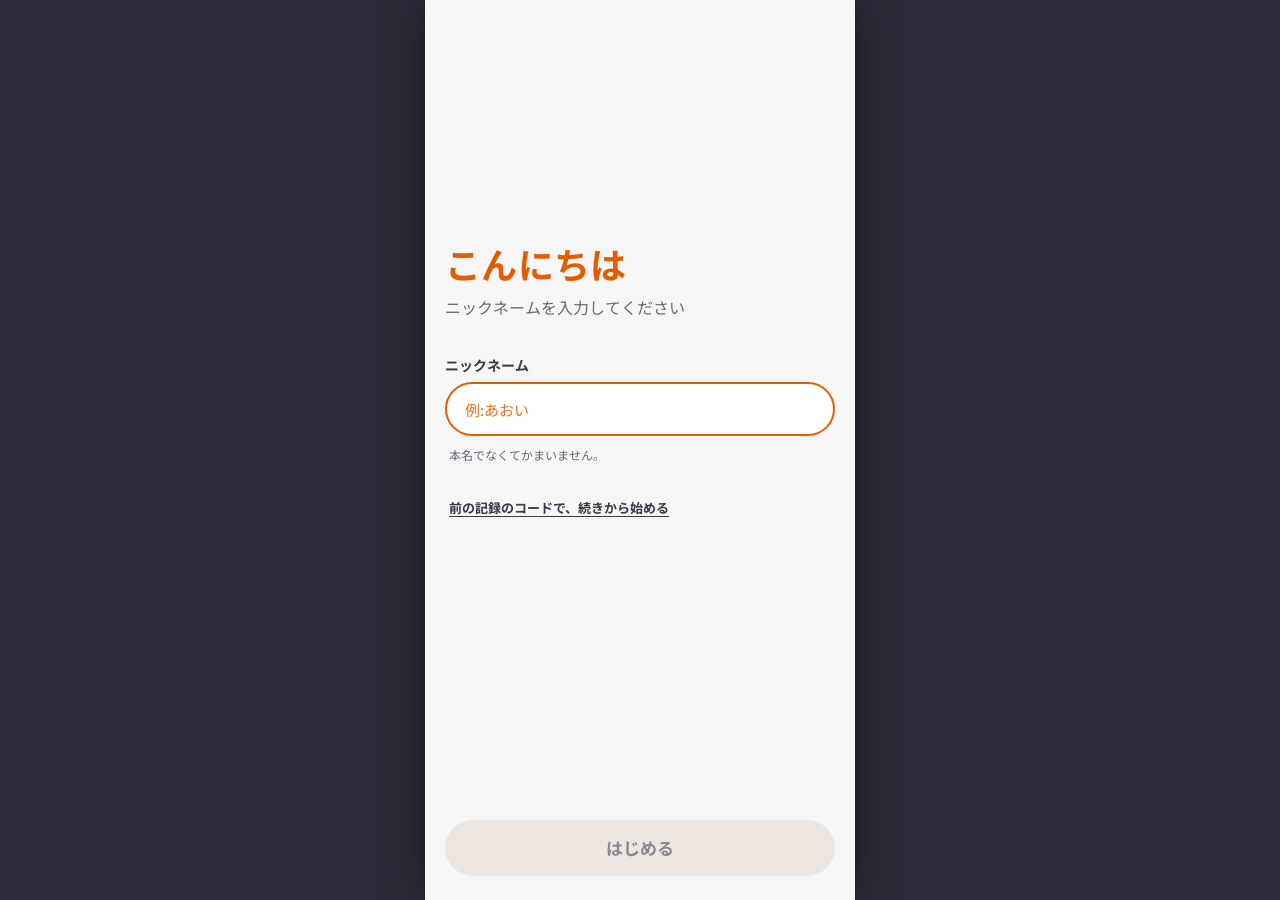
==== index.html @ 4a64a200 "公開テスト用: 現行版アプリ" ====
<!doctype html><html><head><meta charset=utf8><meta name=viewport content="width=device-width,initial-scale=1,viewport-fit=cover"><style>:root{color-scheme:light;box-sizing:border-box;padding-top:env(safe-area-inset-top,0px);padding-bottom:env(safe-area-inset-bottom,0px)}html{scroll-padding-top:env(safe-area-inset-top,0px)}body{margin:0;padding:0;font:14px -apple-system,BlinkMacSystemFont,sans-serif;background:#fff;color:#000}img{max-width:100%}[hidden]:not([hidden=until-found i]){display:none!important}</style></head><body>
<title>手札</title>
<meta name="claude:viewport-fit-sides" content="cover">
<link rel="stylesheet" href="https://fonts.googleapis.com/css2?family=Noto+Sans+JP:wght@400;500;700&display=swap">
<style>
/* Design: 試して・振り返る・形を変える。Figma 画面案(390×844)に合わせたスマホアプリ。単一の明るい配色(意図的にダーク対応なし)。 */
:root{
  --bg:#F6F6F6; --outer:#2B2A36; --ink:#3B3A4A; --ink2:#4A4858; --muted:#6B6877; --ph:#A39FAB; --line:#5B5870;
  --chip:#F1ECE6; --bd:#E3D6CC; --bd2:#D9D0C8; --bd3:#F1E3DA; --bd4:#EADFD8;
  --selbg:#FFF0EA; --selbd:#E8907A; --req:#F4AE98; --dis:#EDE6E0; --disx:#8A8591;
  --o1:#E55C00; --o2:#EA7B0C; --ok:#D5EEE0; --ng:#DEDCFA; --note:#F7F2EC;
  --exercise1:#DF5844; --exercise2:#FFA396; --exercise-sh:247,96,52;
  --meal1:#488D64; --meal2:#A0D2B3; --meal-sh:112,190,76;
  --sleep1:#0D8FC3; --sleep2:#59B0D3; --sleep-sh:13,143,194;
  --other1:#9B4EAA; --other2:#B165BC; --other-sh:155,78,170;
  --gx:max(20px, env(safe-area-inset-left,0px)); --gx2:max(20px, env(safe-area-inset-right,0px));
  color-scheme:light;
}
*{box-sizing:border-box}
html,body{background:var(--outer)}
body{margin:0;font-family:'Noto Sans JP','Noto Sans CJK JP','Hiragino Sans',sans-serif;color:var(--ink);-webkit-tap-highlight-color:transparent;font-size:14px;line-height:1.5}
button{font:inherit;color:inherit;background:none;border:0;padding:0;cursor:pointer;text-align:inherit}
input{font:inherit;color:var(--ink)}
img{display:block;max-width:none}
#app{position:relative;max-width:430px;margin:0 auto;min-height:100vh;overflow-x:clip;background:var(--bg);box-shadow:0 0 40px rgba(0,0,0,.35)}
.screen{padding-left:var(--gx);padding-right:var(--gx2);padding-bottom:150px;min-height:100vh;position:relative}
.screen[data-screen=setup]{padding-bottom:210px}
.screen.fwd{animation:inR .24s ease-out}
.screen.bk{animation:inL .24s ease-out}
@keyframes inR{from{opacity:.4;transform:translateX(28px)}to{opacity:1;transform:none}}
@keyframes inL{from{opacity:.4;transform:translateX(-28px)}to{opacity:1;transform:none}}
.nav{display:flex;justify-content:space-between;align-items:center;height:44px;padding-top:0;margin-top:24px;position:relative;z-index:2}
.back{width:44px;height:44px;margin-left:-12px;display:flex;align-items:center;justify-content:center}
.navr{font-size:13px;font-weight:700;color:var(--muted)}
.pill-day{background:var(--chip);color:var(--ink);border-radius:14px;padding:3px 14px;font-size:13px;font-weight:700;line-height:21px}
h1{margin:0;font-weight:700;letter-spacing:.01em}
.h22{font-size:22px;line-height:32px;margin-top:8px}
.h24{font-size:24px;line-height:34px;margin-top:6px}
.h26{font-size:26px;line-height:36px;margin-top:6px}
.h28{font-size:28px;line-height:38px;margin-top:14px}
.sub{margin:6px 0 0;color:var(--muted);font-size:13px;line-height:23px}
.foot{position:fixed;bottom:0;left:50%;transform:translateX(-50%);width:min(100%,430px);padding:0 var(--gx2) calc(24px + env(safe-area-inset-bottom,0px)) var(--gx);z-index:20}
.foot.bar{background:var(--bg);border-top:1px solid var(--bd4);padding-top:20px}
.foot .stack{display:flex;flex-direction:column;gap:10px}
.btn{display:flex;align-items:center;justify-content:center;gap:6px;width:100%;height:56px;border-radius:28px;font-size:17px;font-weight:700;color:#fff;background:linear-gradient(180deg,var(--o1),var(--o2));transition:transform .1s}
.btn:active{transform:scale(.98)}
.btn.off{background:var(--dis);color:var(--disx);pointer-events:none}
.btn.sec{background:#fff;color:var(--ink);border:2px solid var(--bd);height:52px;font-size:16px}
.btn.sm{height:44px;font-size:15px;border:2px solid var(--bd);background:#fff;color:var(--ink)}
.link{display:block;margin:0 auto;text-align:center;font-size:14px;font-weight:700;color:var(--ink);text-decoration:underline;text-underline-offset:3px;padding:8px}
.hr-gap{height:18px}
/* chips */
.chips{display:flex;gap:10px;flex-wrap:wrap}
.chip{height:42px;min-width:52px;padding:0 11px;border-radius:21px;border:2px solid var(--c,var(--o1));color:var(--c,var(--o1));background:#fff;font-size:13px;font-weight:700;display:flex;align-items:center;justify-content:center;transition:background .12s}
.chip.on{background:var(--c,var(--o1));color:#fff}
.chip.all{--c:var(--o1)}
.chip.exercise{--c:var(--exercise1)}.chip.meal{--c:var(--meal1)}.chip.sleep{--c:var(--sleep1)}.chip.other{--c:var(--other1)}
/* option cards */
.opt{border:2px solid var(--bd);background:#fff;border-radius:24px;position:relative;width:100%}
.opt.on{background:var(--selbg);border-color:var(--selbd)}
.opt .tick{position:absolute;right:-6px;top:-10px;width:29px;height:29px;border-radius:50%;background:var(--selbd);display:none;align-items:center;justify-content:center}
.opt.on .tick{display:flex}
.badge{display:inline-block;border-radius:12px;padding:0 10px;height:24px;line-height:24px;font-size:11px;font-weight:700;background:var(--chip);color:var(--ink);vertical-align:middle}
.badge.req{background:var(--req)}
/* inputs */
.field{display:block;width:100%;height:46px;border-radius:23px;border:2px solid var(--bd);background:#fff;padding:0 18px;font-size:15px;outline:none}
.field::placeholder{color:var(--ph)}
.field:focus{border-color:var(--selbd)}
.lbl{display:flex;align-items:center;gap:8px;font-size:14px;font-weight:700;margin:0 0 10px}
.panel{background:#fff;border:2px solid var(--bd2);border-radius:30px;padding:16px 18px 20px}
.panel .lbl{margin-top:20px}
.panel .lbl:first-child{margin-top:0}
.chips4{display:grid;grid-template-columns:repeat(4,1fr);gap:10px}
.chips4 .chip{min-width:0;width:100%}
.opts2{display:grid;grid-template-columns:1fr 1fr;gap:10px}
.opts2 .chip{width:100%;border-color:var(--bd);color:var(--ink)}
.opts2 .chip.on{background:var(--selbg);border-color:var(--selbd);color:var(--ink)}
/* slots */
.slots{display:flex;gap:10.4px;margin-top:10px}
.slot{width:59px;height:42px;border-radius:12px;border:2px dashed #BDB5C4;background:#fff;flex:none}
.slot.f{border:0;background:var(--c1);box-shadow:inset 0 0 0 3px #fff, 0 0 0 1px var(--bd4)}
/* card */
.cards{display:grid;grid-template-columns:1fr 1fr;gap:16px;padding:0 max(0px,calc(var(--gx) - 20px)) 0 0}
.cardwrap{position:relative}
.card{position:relative;display:block;width:100%;height:196px;border-radius:24px;background:linear-gradient(180deg,var(--c1),var(--c2));box-shadow:3px 3px 7px rgba(var(--sh),.37);color:#fff;transition:transform .18s cubic-bezier(.3,1.6,.5,1)}
.card:active{transform:scale(.97)}
.card .hd{position:absolute;left:0;top:0;right:0;height:29px;padding:6px 0 0 13px;font-size:12px;font-weight:700;line-height:20px}
.card .bd{position:absolute;left:5px;right:5px;top:29px;bottom:5px;background:#fff;border-radius:20px;color:var(--ink);padding:0 10px}
.card .ico{position:absolute;left:0;right:0;top:15px;height:43px;display:flex;align-items:center;justify-content:center}
.card .ttl{position:absolute;left:10px;right:8px;top:75px;font-size:13px;font-weight:700;line-height:16px;display:-webkit-box;-webkit-line-clamp:2;-webkit-box-orient:vertical;overflow:hidden}
.card .tg{position:absolute;left:10px;bottom:10px}
.tag{display:inline-block;height:20px;line-height:20px;border-radius:10px;padding:0 10px;font-size:11px;background:var(--chip);color:var(--ink);font-weight:400;white-space:nowrap}
.card.sel{z-index:2}
.card.sel.r0{transform:rotate(-3deg) scale(1.01)}
.card.sel.r1{transform:rotate(3deg) scale(1.01)}
.chk{position:absolute;right:-4px;top:-6px;width:30px;height:30px;border-radius:50%;background:var(--ink);display:none;align-items:center;justify-content:center;z-index:3;box-shadow:0 1px 3px rgba(0,0,0,.25)}
.cardwrap.sel .chk{display:flex}
.cat-exercise{--c1:var(--exercise1);--c2:var(--exercise2);--sh:var(--exercise-sh)}
.cat-meal{--c1:var(--meal1);--c2:var(--meal2);--sh:var(--meal-sh)}
.cat-sleep{--c1:var(--sleep1);--c2:var(--sleep2);--sh:var(--sleep-sh)}
.cat-other{--c1:var(--other1);--c2:var(--other2);--sh:var(--other-sh)}
/* home */
.dayrow{display:flex;align-items:center;gap:4px;margin-left:-10px}
.dbtn{width:40px;height:40px;border-radius:50%;display:flex;align-items:center;justify-content:center}
.dbtn.r svg{transform:scaleX(-1)}
.dbtn[disabled]{opacity:.25;pointer-events:none}
.dayof{font-size:12px;color:var(--muted);margin-left:8px}
.codebox{display:block;width:100%;height:200px;margin-top:16px;border:2px solid var(--bd);border-radius:18px;padding:12px;font:12px/1.4 ui-monospace,Menlo,monospace;color:var(--ink);background:#fff;word-break:break-all;resize:none}
.hello{font-size:13px;color:var(--muted);margin-top:0;line-height:18px}
.band{display:block;width:100%;margin-top:14px;border-radius:28px;padding:16px 18px 14px;background:linear-gradient(180deg,var(--o1),var(--o2));color:#fff;box-shadow:3px 3px 7px rgba(91,144,150,.37);position:relative;min-height:93px}
.band .t{font-size:20px;font-weight:700;line-height:28px}
.band .s{font-size:13px;line-height:18px;margin-top:4px;padding-right:40px}
.band .ch{position:absolute;right:20px;top:50%;transform:translateY(-50%)}
.msg{margin-top:14px;font-size:13px;color:var(--muted);line-height:20px;padding:12px 4px}
.shead{display:flex;align-items:baseline;justify-content:space-between;margin:26px 0 14px}
.shead .l{font-size:20px;font-weight:700}
.shead .l span{font-size:14px;color:var(--muted);font-weight:400;margin-left:8px}
.shead .r{font-size:12px;color:var(--muted)}
.fab{position:fixed;left:50%;transform:translateX(-50%);bottom:calc(36px + env(safe-area-inset-bottom,0px));width:184px;height:58px;border-radius:29px;background:linear-gradient(180deg,var(--o1),var(--o2));color:#fff;font-size:17px;font-weight:700;display:flex;align-items:center;justify-content:center;gap:8px;box-shadow:3px 3px 7px rgba(255,156,35,.5);z-index:20}
.empty{grid-column:1/-1;text-align:center;color:var(--muted);font-size:13px;padding:40px 0}
.toast{position:fixed;left:50%;bottom:calc(110px + env(safe-area-inset-bottom,0px));transform:translateX(-50%);background:var(--ink);color:#fff;font-size:13px;font-weight:700;padding:10px 18px;border-radius:20px;z-index:60;animation:toast 2.2s ease forwards;white-space:nowrap}
@keyframes toast{0%{opacity:0;transform:translate(-50%,8px)}12%{opacity:1;transform:translate(-50%,0)}85%{opacity:1}100%{opacity:0}}
/* welcome */
.rain{position:absolute;left:0;right:0;top:0;height:100vh;overflow:hidden;pointer-events:none;z-index:0}
.rain img{position:absolute;top:-80px;opacity:.9;animation:fall linear infinite;will-change:transform}
@keyframes fall{from{transform:translateY(0) rotate(var(--r0))}to{transform:translateY(calc(100vh + 160px)) rotate(var(--r1))}}
.static-rain img{animation:none;top:var(--y)}
.welcome-in{position:relative;z-index:1;padding-top:240px}
.welcome-in h1{font-size:36px;line-height:46px;color:var(--o1);font-weight:700}
.welcome-in .sub{font-size:16px;margin-top:10px}
.welcome-in .field{border-color:var(--o1);height:54px;border-radius:27px;margin-top:6px}
.welcome-in .field::placeholder{color:var(--o1);opacity:.85}
.note{font-size:12px;color:var(--muted);margin:10px 0 0 4px}
/* hints (03) */
.hintrow{display:flex;align-items:center;gap:12px;width:fit-content;max-width:calc(100% + 4px);min-height:76px;margin:0 0 24px -4px;border-radius:38px;background:#fff;padding:12px 22px 12px 14px;box-shadow:0 6px 14px rgba(240,160,120,.3);font-size:16px;font-weight:700;line-height:23px}
/* adjust rows */
.arow{display:flex;align-items:center;gap:11px;padding:0 14px;min-height:65px;border-radius:24px;margin-bottom:9px;text-align:left}
.arow .ic{width:42px;height:42px;display:flex;align-items:center;justify-content:center;flex:none}
.arow .tt{font-size:15px;font-weight:700;line-height:21px}
.arow .dd{font-size:12px;line-height:18px}
.arow.plain{padding:12px 16px;display:block}
/* daytype (06) */
.dtcard{display:flex;align-items:center;gap:34px;height:174px;border-radius:30px;background:#fff;border:2px solid var(--bd3);padding:0 28px 0 34px;margin-top:18px;width:100%;text-align:left;transition:transform .12s}
.dtcard:active{transform:scale(.98)}
.dtcard .face{width:70px;height:70px;flex:none;display:flex;align-items:center;justify-content:center}
.dtcard .t{font-size:22px;font-weight:700;line-height:30px}
.dtcard .d{font-size:13px;line-height:22px;color:var(--ink2);margin-top:6px}
/* bottom bar count */
.barrow{display:flex;align-items:center;justify-content:space-between;gap:16px}
.barrow .cnt{flex:none}
.barrow .cnt .a{font-size:12px;color:var(--muted);line-height:16px}
.barrow .cnt .b{font-size:22px;font-weight:700;line-height:30px}
.barrow .btn{width:210px;flex:none}
/* plan (10) */
.pcard{display:block;width:100%;height:134px;border-radius:28px;background:linear-gradient(180deg,var(--c1),var(--c2));box-shadow:3px 3px 7px rgba(var(--sh),.37);position:relative;margin-top:14px;color:#fff}
.pcard .hd{padding:6px 0 0 18px;font-size:12px;font-weight:700;line-height:20px;height:31px}
.pcard .bd{position:absolute;left:5px;right:5px;top:31px;bottom:5px;background:#fff;border-radius:24px;color:var(--ink);display:flex;align-items:center;padding:0 24px 0 28px;gap:28px}
.pcard .ico{width:43px;height:43px;flex:none;display:flex;align-items:center;justify-content:center}
.pcard .tt{font-size:20px;font-weight:700;line-height:28px;margin-bottom:6px}
.pcard.done{opacity:.55}
/* record */
.tcard{display:flex;align-items:center;gap:20px;height:74px;border-radius:28px;background:#fff;border:4px solid var(--c1);padding:0 22px;margin-top:12px}
.tcard .ico{width:42px;height:42px;display:flex;align-items:center;justify-content:center;flex:none}
.tcard .a{font-size:12px;font-weight:700;color:var(--muted);line-height:16px}
.tcard .b{font-size:16px;font-weight:700;line-height:22px}
.qrow{display:flex;gap:12px;align-items:flex-start;margin-top:22px}
.qrow h2{margin:0;font-size:17px;line-height:25px;font-weight:700}
.fitgrid{display:grid;grid-template-columns:1fr 1fr;gap:14px;margin-top:14px}
.fit{height:102px;border-radius:28px;display:flex;flex-direction:column;align-items:center;justify-content:center;gap:2px;font-size:17px;font-weight:700}
.fit .fi{height:34px;display:flex;align-items:center;justify-content:center}
.fixbox{margin-top:16px;background:var(--chip);border-radius:24px;padding:14px 14px 14px}
.fixbox .p{font-size:14px;font-weight:700;margin:2px 0 10px 4px;line-height:20px}
.h2{display:flex;align-items:center;gap:8px;margin:26px 0 2px;font-size:16px;font-weight:700;line-height:24px}
.h2s{font-size:12px;color:var(--muted);margin:0 0 10px}
.rgrid{display:grid;grid-template-columns:1fr 1fr;gap:10px}
.ropt{border-radius:18px;padding:12px 14px;border:2px solid var(--bd);background:#fff;text-align:left}
.ropt.on{background:var(--selbg);border-color:var(--selbd)}
.ropt .tt{font-size:14px;font-weight:700;line-height:20px}
.ropt .dd{font-size:12px;line-height:17px;margin-top:3px}
.hint-all{margin-top:22px;margin-bottom:8px}
/* card detail (12) */
.flipwrap{perspective:1000px;margin:26px auto 0;width:310px;max-width:100%;height:470px}
.flipper{position:relative;width:100%;height:100%;transition:transform .48s cubic-bezier(.4,.1,.2,1);transform-style:preserve-3d}
.flipper.on{transform:rotateY(180deg)}
.face-side{position:absolute;inset:0;border-radius:38px;background:linear-gradient(180deg,var(--c1),var(--c2));box-shadow:3px 3px 7px rgba(var(--sh),.37);backface-visibility:hidden;-webkit-backface-visibility:hidden;color:#fff;overflow:hidden}
.face-side.rear{transform:rotateY(180deg)}
.face-side .hd{height:36px;padding:9px 0 0 22px;font-size:14px;font-weight:700;line-height:22px}
.face-side .bd{position:absolute;left:6px;right:6px;top:36px;bottom:6px;background:#fff;border-radius:32px;color:var(--ink);padding:0 24px;overflow:hidden}
.bigico{height:140px;display:flex;align-items:center;justify-content:center;margin-top:28px}
.bigttl{font-size:26px;font-weight:700;line-height:36px;margin-top:6px;min-height:72px}
.dash{border-top:2px dashed var(--bd2);margin:20px 0 14px}
.meta .k{font-size:13px;color:var(--muted);line-height:20px;margin-top:8px}
.meta .v{font-size:15px;font-weight:700;line-height:24px;margin-top:4px}
.meta .tag{height:26px;line-height:26px;font-size:14px;font-weight:700;border-radius:13px;padding:0 14px}
.logs{height:100%;overflow-y:auto;padding:14px 0 18px}
.logs .bt{font-size:17px;font-weight:700;line-height:24px;padding:0 2px}
.logrow{border:2px solid var(--bd4);border-radius:18px;padding:8px 12px;margin-top:8px}
.logrow .l1{display:flex;align-items:center;gap:8px;flex-wrap:wrap;font-size:12px;color:var(--muted);line-height:24px}
.logrow .pl{display:inline-block;height:21px;line-height:21px;border-radius:11px;padding:0 10px;font-size:13px;font-weight:700;color:var(--ink)}
.logrow .l2{font-size:13px;line-height:19px;margin-top:2px;color:var(--ink)}
.origin{margin-top:12px;background:var(--note);border-radius:18px;padding:12px 14px}
.origin .a{font-size:12px;font-weight:700;color:var(--muted)}
.origin .b{font-size:15px;font-weight:700;line-height:22px;margin-top:2px}
.origin .c{font-size:13px;line-height:19px;margin-top:4px}
.nolog{font-size:13px;color:var(--muted);text-align:center;padding:30px 0}
.flipbtn{display:flex;margin:14px auto 0;width:220px;height:51px;border-radius:26px;border:2px solid var(--bd);background:#fff;align-items:center;justify-content:center;font-size:17px;font-weight:700}
/* debug */
.dbg{position:fixed;inset:0;background:rgba(40,38,52,.55);z-index:90;display:flex;align-items:flex-end;justify-content:center}
.dbg .box{width:min(100%,430px);max-height:92vh;overflow:auto;background:#fff;border-radius:24px 24px 0 0;padding:20px var(--gx2) calc(24px + env(safe-area-inset-bottom,0px)) var(--gx);font-size:13px;color:var(--muted)}
.dbg h3{margin:0 0 4px;font-size:15px;color:var(--ink)}
.dbg .row{display:flex;align-items:center;gap:10px;margin:10px 0;flex-wrap:wrap}
.dbg button.b{border:1px solid var(--bd2);border-radius:10px;padding:8px 12px;font-size:13px;color:var(--ink);background:#fff}
.dbg button.b.dg{color:#B3261E;border-color:#E5B5B1}
.dbg textarea{width:100%;height:120px;font:12px/1.4 ui-monospace,monospace;border:1px solid var(--bd2);border-radius:10px;padding:8px;color:var(--ink)}
.dbg .num{font-size:20px;font-weight:700;color:var(--ink);min-width:48px;text-align:center}
@media (prefers-reduced-motion:reduce){.screen.fwd,.screen.bk{animation:none}.rain img{animation:none}.flipper{transition:none}.toast{animation-duration:.01s}}
</style>

<div id="app"></div>
<div id="layer"></div>

<script>
(function(){
'use strict';
var ICONS={"bulb_exercise": {"s": "[data-uri]", "w": 34.8, "h": 35.5}, "bulb_meal": {"s": "[data-uri]", "w": 34.8, "h": 35.5}, "bulb_other": {"s": "[data-uri]", "w": 34.8, "h": 35.5}, "bulb_sleep": {"s": "[data-uri]", "w": 34.8, "h": 35.5}, "category_exercise": {"s": "[data-uri]", "w": 55.0, "h": 42.9}, "category_meal": {"s": "[data-uri]", "w": 55.0, "h": 53.0}, "category_other": {"s": "[data-uri]", "w": 46.0, "h": 41.0}, "category_sleep": {"s": "[data-uri]", "w": 46.7, "h": 52.8}, "daytype_free": {"s": "[data-uri]", "w": 82.0, "h": 82.0}, "daytype_tight": {"s": "[data-uri]", "w": 82.0, "h": 82.0}, "fit_no": {"s": "[data-uri]", "w": 41.9, "h": 41.9}, "fit_yes": {"s": "[data-uri]", "w": 41.9, "h": 41.9}, "hint_cut": {"s": "[data-uri]", "w": 36.4, "h": 45.2}, "hint_minimum": {"s": "[data-uri]", "w": 47.0, "h": 43.0}, "hint_refresh": {"s": "[data-uri]", "w": 44.0, "h": 41.0}, "hint_rule": {"s": "[data-uri]", "w": 54.0, "h": 28.0}, "hint_time": {"s": "[data-uri]", "w": 49.0, "h": 49.0}};
var CATS={
  exercise:{label:'運動',color:'#DF5844'},
  meal:{label:'食事',color:'#488D64'},
  sleep:{label:'睡眠',color:'#0D8FC3'},
  other:{label:'その他',color:'#9B4EAA'}
};
var CAT_KEYS=['exercise','meal','sleep','other'];
var DT={free:'余裕がある日',tight:'余裕がない日'};
var HINTS=[
 {k:'minimum',t:'最低ライン',d:'これだけならできる、というものはある？',done:'これだけならできる、というところまで減らした'},
 {k:'time',t:'時間帯',d:'いつだったらできそう？',done:'やる時間を変えた'},
 {k:'cut',t:'削るもの',d:'何かを減らしたら、楽になる？',done:'何かを減らして、楽にした'},
 {k:'rule',t:'ルール化',d:'〇〇する時に△△する、と決める',done:'〇〇する時に△△する、と決めてやった'},
 {k:'refresh',t:'気分転換',d:'新しいことに挑戦する',done:'新しいことに挑戦した'}
];
var REASONS=[
 {k:'load',t:'負荷',d:'やることの大変さ'},
 {k:'condition',t:'体調',d:'その日の自分の体調が良くなかった'},
 {k:'mood',t:'気分',d:'やる気や楽しさ'},
 {k:'time',t:'時間',d:'時間が足りなかった'}
];
var HINT_CARDS=[
 {c:'exercise',t:'最近、人から聞いて気になった、健康に関することで試してみたいことは？'},
 {c:'meal',t:'AIに、自分がやった方が良い健康行動を聞いてみる？'},
 {c:'sleep',t:'最近の健康の悩みは？'},
 {c:'other',t:'インターネットで調べてみる？'}
];
var DEMO=[
 {title:'夕方に10分歩く',category:'exercise',dayType:'tight',source:'友人のすすめ'},
 {title:'朝にヨーグルトを食べる',category:'meal',dayType:'tight',source:''},
 {title:'23時に布団に入る',category:'sleep',dayType:'free',source:''},
 {title:'水をコップ1杯飲む',category:'other',dayType:'tight',source:''},
 {title:'ジムで30分運動する',category:'exercise',dayType:'free',source:''}
];

/* ---------- storage ---------- */
var KEY='kenko.v1.data';
function blank(){return {user:null,cards:[],logs:[],todays:{},events:[],dayOffset:0};}
function load(){try{var r=localStorage.getItem(KEY);if(r){var o=JSON.parse(r);var b=blank();for(var k in b){if(o[k]!==undefined)b[k]=o[k];}if(o.today&&o.today.dayNo&&!b.todays[o.today.dayNo])b.todays[o.today.dayNo]=o.today;return b;}}catch(e){}return blank();}
var S=load();
var storageOk=true;
(function(){try{localStorage.setItem('kenko.v1.t','1');if(localStorage.getItem('kenko.v1.t')!=='1')storageOk=false;localStorage.removeItem('kenko.v1.t');}catch(e){storageOk=false;}})();
function save(){try{localStorage.setItem(KEY,JSON.stringify(S));}catch(e){storageOk=false;}}
function makeCode(){
  var j=JSON.stringify({v:1,d:S});
  return 'K2:'+btoa(unescape(encodeURIComponent(j))).replace(/\+/g,'-').replace(/\//g,'_').replace(/=+$/,'');
}
function parseCode(t){
  t=String(t||'');
  try{t=t.normalize('NFKC');}catch(e){}
  t=t.replace(/\s+/g,'');
  var m=t.match(/k2:/i);
  if(!m)throw new Error('prefix');
  t=t.slice(m.index+3).replace(/-/g,'+').replace(/_/g,'/');
  while(t.length%4)t+='=';
  var j=decodeURIComponent(escape(atob(t)));
  var o=JSON.parse(j);if(!o||!o.d||!Array.isArray(o.d.cards))throw new Error('data');
  var b=blank();for(var q in b){if(o.d[q]!==undefined)b[q]=o.d[q];}
  return b;
}
function uid(){return Date.now().toString(36)+Math.random().toString(36).slice(2,7);}
function p2(n){return (n<10?'0':'')+n;}
function dateKey(d){d=d||new Date();var t=new Date(d.getTime()-4*3600e3);return t.getFullYear()+'-'+p2(t.getMonth()+1)+'-'+p2(t.getDate());}
function dayNo(){
  if(!S.user)return 1;
  var a=Date.parse(S.user.startDate+'T00:00:00Z'),b=Date.parse(dateKey()+'T00:00:00Z');
  return Math.max(1,Math.round((b-a)/864e5)+1+(S.dayOffset||0));
}
function today(){
  var dn=dayNo(),dk=dateKey();
  S.todays=S.todays||{};
  if(!S.todays[dn]){S.todays[dn]={date:dk,dayNo:dn,dayType:null,selected:[],logged:[],rested:false};save();}
  return S.todays[dn];
}
function ev(type,payload,cardId){
  var e={ts:new Date().toISOString(),dayNo:dayNo(),type:type};
  if(cardId)e.cardId=cardId;
  if(payload!==undefined)e.payload=payload;
  S.events.push(e);save();
}
function cardById(id){for(var i=0;i<S.cards.length;i++)if(S.cards[i].id===id)return S.cards[i];return null;}
function lastUsed(id){var m=0;S.logs.forEach(function(l){if(l.cardId===id&&l.savedAt>m)m=l.savedAt;});return m;}
function sortedCards(){
  var used=[],unused=[];
  S.cards.forEach(function(c){var u=lastUsed(c.id);(u?used:unused).push({c:c,u:u});});
  used.sort(function(a,b){return b.u-a.u;});
  unused.sort(function(a,b){return b.c.createdAt-a.c.createdAt;});
  return used.concat(unused).map(function(x){return x.c;});
}

/* ---------- helpers ---------- */
function esc(s){return String(s==null?'':s).replace(/[&<>"']/g,function(c){return {'&':'&amp;','<':'&lt;','>':'&gt;','"':'&quot;',"'":'&#39;'}[c];});}
function img(key,scale,alt){var i=ICONS[key];if(!i)return '';scale=scale||1;return '<img src="'+i.s+'" width="'+(i.w*scale).toFixed(1)+'" height="'+(i.h*scale).toFixed(1)+'" alt="'+(alt||'')+'" draggable="false">';}
var CHEV='<svg width="24" height="24" viewBox="0 0 24 24" fill="none" stroke="#5B5870" stroke-width="2.4" stroke-linecap="round" stroke-linejoin="round"><path d="M15 4 L7 12 L15 20"/></svg>';
var CHEVR='<svg width="20" height="26" viewBox="0 0 20 26" fill="none" stroke="#fff" stroke-width="3" stroke-linecap="round" stroke-linejoin="round"><path d="M5 3 L16 13 L5 23"/></svg>';
var TICKW='<svg width="16" height="16" viewBox="0 0 16 16" fill="none" stroke="#fff" stroke-width="2.4" stroke-linecap="round" stroke-linejoin="round"><path d="M2.5 8.5 L6.5 12.5 L13.5 4"/></svg>';
var PLUS='<svg width="22" height="22" viewBox="0 0 22 22" stroke="#fff" stroke-width="2.4" stroke-linecap="round"><path d="M11 3 V19 M3 11 H19"/></svg>';
var ARROW='<svg width="20" height="16" viewBox="0 0 20 16" fill="none" stroke="currentColor" stroke-width="2.4" stroke-linecap="round" stroke-linejoin="round"><path d="M2 8 H17 M11 2 L17 8 L11 14"/></svg>';
var BULB='<svg width="22" height="24" viewBox="0 0 22 24" fill="none" stroke="#5B5870" stroke-width="2" stroke-linecap="round" stroke-linejoin="round"><path d="M7 17 C7 14 3 13 3 9 A8 8 0 0 1 19 9 C19 13 15 14 15 17 Z M8.5 20.5 H13.5"/></svg>';
function nav(right){return '<div class="nav"><button class="back" data-a="back" aria-label="もどる">'+CHEV+'</button><span class="navr">'+(right||'')+'</span></div>';}
function btn(label,a,opts){opts=opts||{};return '<button class="btn'+(opts.off?' off':'')+(opts.cls?' '+opts.cls:'')+'" data-a="'+a+'"'+(opts.id?' id="'+opts.id+'"':'')+(opts.v?' data-v="'+esc(opts.v)+'"':'')+'>'+label+'</button>';}
function cardHTML(c,o){
  o=o||{};
  var sel=o.sel?(' sel r'+(o.idx%2)):'';
  return '<div class="cardwrap'+(o.sel?' sel':'')+'"><button class="card cat-'+c.category+sel+'" data-a="'+(o.a||'open-card')+'" data-id="'+c.id+'">'+
    '<div class="hd">'+CATS[c.category].label+'</div>'+
    '<div class="bd"><div class="ico">'+img('category_'+c.category)+'</div><div class="ttl">'+esc(c.title)+'</div><div class="tg"><span class="tag">'+DT[c.dayType]+'</span></div></div>'+
    '</button><span class="chk">'+TICKW.replace('width="16" height="16"','width="17" height="17"')+'</span></div>';
}
function toast(msg){
  var l=document.getElementById('layer');var t=document.createElement('div');t.className='toast';t.textContent=msg;l.appendChild(t);
  setTimeout(function(){if(t.parentNode)t.parentNode.removeChild(t);},2300);
}

/* ---------- state for UI ---------- */
var screen='welcome',stack=[],ui={},dir='fwd',draft=blankDraft();
function blankDraft(extra){var d={title:'',cat:null,dayType:null,source:'',note:null,parentId:null,hint:null,reasonText:''};if(extra)for(var k in extra)d[k]=extra[k];return d;}
function go(name){stack.push(screen);screen=name;dir='fwd';render(true);}
function back(){var p=stack.pop()||'home';screen=p;dir='bk';render(true);}
function reset(name){stack=[];screen=name;dir='fwd';render(true);}

/* ---------- screens ---------- */
var V={};

V.welcome=function(){
  var xs=[8,22,38,52,66,80,14,30,46,60,74,88,5,70];
  var n=xs.length,rain='';
  for(var i=0;i<n;i++){
    var k=CAT_KEYS[i%4],dur=9+((i*7)%6),delay=-((i*1.9)%dur);
    rain+='<span style="display:contents"><img src="'+ICONS['category_'+k].s+'" width="'+ICONS['category_'+k].w+'" height="'+ICONS['category_'+k].h+'" alt="" style="left:'+xs[i]+'%;--r0:'+((i*37)%50-25)+'deg;--r1:'+((i*53)%90-45)+'deg;--y:'+((i*61)%700+40)+'px;animation-duration:'+dur+'s;animation-delay:'+delay+'s"></span>';
  }
  return '<div class="rain'+(reduced()?' static-rain':'')+'" aria-hidden="true">'+rain+'</div>'+
  '<div class="welcome-in"><h1 data-a="dbg-tap">こんにちは</h1><p class="sub">ニックネームを入力してください</p>'+
  '<div style="height:36px"></div><label class="lbl" for="f-nick" style="margin-bottom:6px">ニックネーム</label>'+
  '<input id="f-nick" class="field" data-bind="nick" maxlength="20" placeholder="例:あおい" value="'+esc(ui.nick||'')+'" autocomplete="off">'+
  '<p class="note">本名でなくてかまいません。</p><button class="link" style="margin:26px 0 0;text-align:left;font-size:13px;padding-left:4px" data-a="restore-open">前の記録のコードで、続きから始める</button></div>'+
  '<div class="foot">'+btn('はじめる','welcome-start',{id:'primary',off:!(ui.nick||'').trim()})+'</div>';
};
V.welcome.valid=function(){return !!(ui.nick||'').trim();};

function formPanel(){
  var cats=CAT_KEYS.map(function(k){return '<button class="chip '+k+(draft.cat===k?' on':'')+'" data-a="cat" data-v="'+k+'">'+CATS[k].label+'</button>';}).join('');
  var dts=['free','tight'].map(function(k){return '<button class="chip'+(draft.dayType===k?' on':'')+'" data-a="dt" data-v="'+k+'">'+DT[k]+'</button>';}).join('');
  return '<div class="panel">'+
   '<label class="lbl" for="f-title">やること</label><input id="f-title" class="field" data-bind="title" maxlength="40" placeholder="例:寝る前にストレッチをする" value="'+esc(draft.title)+'" autocomplete="off">'+
   '<div class="lbl">カテゴリ</div><div class="chips4">'+cats+'</div>'+
   '<div class="lbl">どんな日に向いている？</div><div class="opts2">'+dts+'</div>'+
   '<label class="lbl" for="f-src">どこで知った？ <span class="badge">任意</span></label><input id="f-src" class="field" style="border-color:var(--bd2)" data-bind="source" maxlength="60" placeholder="空のままでもOK" value="'+esc(draft.source)+'" autocomplete="off">'+
  '</div>';
}
function formValid(){return !!(draft.title.trim()&&draft.cat&&draft.dayType);}

V.setup=function(){
  var n=S.cards.length,slots='';
  for(var i=0;i<5;i++){var c=S.cards[i];slots+=c?'<span class="slot f cat-'+c.category+'" style="--c1:'+CATS[c.category].color+'"></span>':'<span class="slot"></span>';}
  var cnt=n>=5?'5 / 5':n+' / 5';
  var bar='<div class="foot"><div class="stack">'+(n>=5?btn('はじめる','setup-finish',{cls:'sec'}):'')+btn('このカードを追加','add-card',{id:'primary',off:!formValid()})+'</div></div>';
  return nav('初日のじゅんび')+'<h1 class="h22">試してみたいことを、<br>まずはカードにしましょう</h1>'+
   '<div style="display:flex;justify-content:space-between;align-items:baseline;margin-top:18px;font-size:13px;font-weight:700"><span>5枚以上つくると、はじめられます</span><span>'+cnt+'</span></div>'+
   '<div class="slots">'+slots+'</div><p class="sub" style="margin:10px 0 18px;line-height:21px;font-size:12px">余裕がある日用と、ない日用。<br>どちらもつくれると安心です。</p>'+
   formPanel()+'<button class="link" style="margin-top:18px;display:flex;gap:8px;align-items:center;justify-content:center" data-a="hint-open">'+BULB+'思いつかない時は、ヒントを見る</button>'+bar;
};
V.setup.valid=formValid;

V.create=function(){
  var title=draft.parentId?'形を変えて、<br>新しいカードにしましょう':'試してみたいことを、<br>カードにしてみましょう';
  var note=draft.note?'<p class="sub" style="margin:10px 0 0;font-size:13px;color:var(--ink2)">'+esc(draft.note)+'</p>':'';
  return nav('')+'<h1 class="h22">'+title+'</h1>'+note+'<div style="height:18px"></div>'+formPanel()+
   '<button class="link" style="margin-top:18px;display:flex;gap:8px;align-items:center;justify-content:center" data-a="hint-open">'+BULB+'思いつかない時は、ヒントを見る</button>'+
   '<div class="foot">'+btn('このカードを追加','add-card',{id:'primary',off:!formValid()})+'</div>';
};
V.create.valid=formValid;

V.hint=function(){
  var rows=HINT_CARDS.map(function(h){return '<div class="hintrow">'+img('bulb_'+h.c)+'<span>'+esc(h.t)+'</span></div>';}).join('');
  return nav('')+'<h1 class="h26">思いつかない時の<br>ヒント</h1><p class="sub">考えるきっかけにしてください。</p><div style="height:36px"></div>'+rows+
   '<div class="foot">'+btn('カードをつくりにもどる','back')+'</div>';
};

V.home=function(){
  var dn=dayNo(),t=today(),f=ui.filter||'all';
  var all=sortedCards(),list=all.filter(function(c){return f==='all'||c.category===f;});
  var chips='<button class="chip all'+(f==='all'?' on':'')+'" data-a="filter" data-v="all">すべて</button>'+CAT_KEYS.map(function(k){return '<button class="chip '+k+(f===k?' on':'')+'" data-a="filter" data-v="'+k+'">'+CATS[k].label+'</button>';}).join('');
  var band;
  if(dn===1){band='<p class="msg">明日から、今日の余裕に合わせて選べます。</p>';}
  else{band='<button class="band" data-a="band"><div class="t">今日はどんな日ですか？</div><div class="s">余裕がある日・ない日を選ぶと、<br>合うカードが先に並びます</div><span class="ch">'+CHEVR+'</span></button>'+(t.rested?'<p class="msg" style="padding:8px 4px 0;margin-top:8px">今日はお休みにしました。</p>':'');}
  var warn=storageOk?'':'<p class="msg" style="background:#FFF0EA;border-radius:16px;padding:12px 14px;color:var(--ink)">この画面では、記録がブラウザに残らない可能性があります。使い終わったら、下の「記録をバックアップする」でコードを控えてください。</p>';
  var grid=list.length?list.map(function(c){return cardHTML(c);}).join(''):'<div class="empty">このカテゴリのカードはまだありません。</div>';
  return '<div style="height:30px"></div><div class="hello">Home</div><div class="dayrow"><button class="dbtn" data-a="day-prev" aria-label="前の日"'+(dn<=1?' disabled':'')+'>'+CHEV+'</button><h1 class="h26" style="margin:0;line-height:34px" data-a="dbg-tap">'+dn+'日目</h1><button class="dbtn r" data-a="day-next" aria-label="次の日"'+(dn>=10?' disabled':'')+'>'+CHEV+'</button><span class="dayof">全10日</span></div>'+warn+band+
   '<div class="shead"><div class="l">手札<span>'+all.length+'枚</span></div><div class="r">最近使った順</div></div>'+
   '<div class="chips" style="margin-bottom:22px">'+chips+'</div><div class="cards">'+grid+'</div>'+
   '<button class="link" style="margin-top:30px;font-size:13px;font-weight:400" data-a="backup-open">記録をバックアップする</button>'+
   '<button class="fab" data-a="new-card">'+PLUS+'カードを追加</button>';
};

V.daytype=function(){
  var dn=dayNo();
  return nav(dn+'日目')+'<h1 class="h28">今日は<br>どんな日ですか？</h1><p class="sub" style="margin-top:8px;line-height:24px">今日の余裕に合わせて、<br>取り組むカードを並べます。</p>'+
   '<button class="dtcard" data-a="daytype" data-v="tight"><span class="face">'+img('daytype_tight')+'</span><span><div class="t">余裕がない日</div><div class="d">短い時間や、<br>小さな形でできるものから出します</div></span></button>'+
   '<button class="dtcard" data-a="daytype" data-v="free"><span class="face">'+img('daytype_free')+'</span><span><div class="t">余裕がある日</div><div class="d">じっくり試せるものから出します</div></span></button>';
};

function pickList(){
  var t=today(),want=t.dayType;
  var l=sortedCards();
  var a=[],b=[];l.forEach(function(c){(c.dayType===want?a:b).push(c);});
  return a.concat(b);
}
V.pick=function(){
  var t=today(),sel=t.selected;
  var grid=pickList().map(function(c){var i=sel.indexOf(c.id);return cardHTML(c,{a:'pick-toggle',sel:i>=0,idx:i});}).join('');
  return nav('<span class="pill-day">'+(DT[t.dayType]||'')+'</span>')+'<h1 class="h24">今日のカードを選ぶ</h1><p class="sub">気になるカードをタップ。いくつでもOKです</p>'+
   '<div class="cards" style="gap:12px;margin-top:22px;padding-top:6px">'+grid+'</div><button class="link" style="margin-top:38px" data-a="no-card">今日は取り組めそうなカードがない</button>'+
   '<div class="foot bar"><div class="barrow"><div class="cnt"><div class="a">選んだカード</div><div class="b">'+sel.length+'枚</div></div>'+btn('今日はこれにする','pick-confirm',{id:'primary',off:!sel.length})+'</div></div>';
};
V.pick.valid=function(){return today().selected.length>0;};

V.adjust=function(){
  var rows=HINTS.map(function(h){var on=ui.adj===h.k;return '<button class="arow opt'+(on?' on':'')+'" data-a="adj-sel" data-v="'+h.k+'"><span class="ic">'+img('hint_'+h.k)+'</span><span><div class="tt">'+h.t+'</div><div class="dd">'+esc(h.d)+'</div></span></button>';}).join('');
  return nav('')+'<h1 class="h28">今日は、<br>難しそうですか？</h1><p class="sub" style="line-height:23px;margin-top:8px">形を変えると、できることがあるかもしれません。<br>ヒントを選んで、新しいカードを作ってみましょう。</p><div style="height:16px"></div>'+rows+
   '<div class="stack" style="display:flex;flex-direction:column;gap:10px;margin-top:46px">'+btn('この形で新しいカードをつくる','adj-make',{id:'primary',off:!ui.adj})+btn('今日はお休みにする','adj-rest',{cls:'sec'})+'</div>';
};
V.adjust.valid=function(){return !!ui.adj;};

V.plan=function(){
  var t=today(),dn=dayNo();
  var cards=t.selected.map(function(id,i){var c=cardById(id);if(!c)return '';var done=t.logged.indexOf(id)>=0;
   return '<div class="pcard cat-'+c.category+(done?' done':'')+'"><div class="hd">カード'+(i+1)+' ・ '+CATS[c.category].label+(done?'(記録ずみ)':'')+'</div><div class="bd"><span class="ico">'+img('category_'+c.category)+'</span><span><div class="tt">'+esc(c.title)+'</div><span class="tag">'+DT[c.dayType]+'</span></span></div></div>';}).join('');
  var allDone=t.selected.length&&t.selected.every(function(id){return t.logged.indexOf(id)>=0;});
  return nav(dn+'日目')+'<h1 class="h26">今日取り組むこと</h1><p class="sub">取り組んだら、記録しましょう。</p><div style="height:10px"></div>'+cards+
   '<p class="sub" style="text-align:center;margin-top:30px;font-size:13px;line-height:21px">やり方が予定と違った日も大丈夫です。<br>記録の時に、そのことを書き残せます。</p>'+
   '<div class="foot">'+btn(allDone?'ホームにもどる':'記録する',allDone?'plan-home':'plan-start')+'</div>';
};

function recDraft(id){
  ui.rec=ui.rec||{};var key=dayNo()+':'+id;
  if(!ui.rec[key]){
    var c=cardById(id),dn=dayNo(),old=null;
    S.logs.forEach(function(l){if(l.cardId===id&&l.dayNo===dn&&(!old||l.savedAt>old.savedAt))old=l;});
    ui.rec[key]=old?{fit:old.fit,reasons:(old.reasons||[]).slice(),note:old.note||'',actual:old.actualText||'',changed:(old.changedHow||[]).slice(),logId:old.id,planned:old.plannedTitle||(c?c.title:'')}
      :{fit:null,reasons:[],note:'',actual:'',changed:[],logId:null,planned:c?c.title:''};
  }
  return ui.rec[key];
}
function targetCard(c,label){return '<div class="tcard" style="border-color:'+CATS[c.category].color+'"><span class="ico">'+img('category_'+c.category,0.8)+'</span><span><div class="a">'+label+' ・ '+CATS[c.category].label+'</div><div class="b">'+esc(c.title)+'</div></span></div>';}
V.record=function(){
  var t=today(),id=t.selected[ui.idx||0],c=cardById(id);if(!c)return '';
  var d=recDraft(id),n=t.selected.length,last=(ui.idx||0)>=n-1;
  var fitCards=[['yes','合っている','fit_yes'],['no','合っていない','fit_no']].map(function(x){var on=d.fit===x[0];
    return '<button class="fit opt'+(on?' on':'')+'" data-a="fit" data-v="'+x[0]+'"><span class="tick">'+TICKW+'</span><span class="fi">'+img(x[2],0.8)+'</span>'+x[1]+'</button>';}).join('');
  var fix=d.fit==='no'?'<div class="fixbox"><div class="p">合っていない時は、形を変えてみませんか？</div><button class="btn sm" data-a="rec-hints">手がかりを見る'+ARROW+'</button></div>':'';
  var reasons=REASONS.map(function(r){var on=d.reasons.indexOf(r.k)>=0;return '<button class="ropt'+(on?' on':'')+'" data-a="reason" data-v="'+r.k+'"><div class="tt">'+r.t+'</div><div class="dd">'+esc(r.d)+'</div></button>';}).join('');
  return nav((ui.idx||0)+1+' / '+n+'枚目')+'<h1 class="h24">今日の記録</h1>'+targetCard(c,'カード'+((ui.idx||0)+1))+
   '<div class="qrow"><h2>このやり方は、<br>自分に合っていましたか？</h2><span class="badge req">必須</span></div><div class="fitgrid">'+fitCards+'</div>'+fix+
   '<div class="h2">なんでそう感じましたか？ <span class="badge">任意</span></div><div class="h2s">近いものを、いくつでも選べます</div><div class="rgrid">'+reasons+'</div>'+
   '<div class="h2" style="margin-top:22px">ひとこと <span class="badge">任意</span></div><input class="field" data-bind="rnote" style="border-color:var(--bd2)" maxlength="140" placeholder="気づいたことがあれば、書いてみてください" value="'+esc(d.note)+'" autocomplete="off">'+
   '<button class="link" style="margin-top:20px;text-align:left;font-size:13px;padding-left:0" data-a="rec-plan-actual">今日だけ、やり方が予定と違いましたか？(任意)</button>'+
   '<div class="foot bar">'+btn(last?'記録を終える':'次のカードの記録へ'+ARROW,'rec-next',{id:'primary',off:!d.fit})+'</div>';
};
V.record.valid=function(){var t=today();var id=t.selected[ui.idx||0];return !!recDraft(id).fit;};

V.paction=function(){
  var t=today(),id=t.selected[ui.idx||0],c=cardById(id),d=recDraft(id),n=t.selected.length;
  var rows=HINTS.map(function(h){var on=d.changed.indexOf(h.k)>=0;return '<button class="arow plain opt'+(on?' on':'')+'" data-a="pa-hint" data-v="'+h.k+'" style="margin-bottom:12px"><div class="tt">'+h.t+'</div><div class="dd">'+esc(h.done)+'</div></button>';}).join('');
  return nav((ui.idx||0)+1+' / '+n+'枚目')+'<h1 class="h24" style="margin-top:6px">今日のやり方を<br>書き残す</h1><p class="sub">予定と違った日も、大切な記録です。</p>'+targetCard(c,'カード'+((ui.idx||0)+1))+
   '<div class="h2" style="margin-top:22px">予定していたこと</div><div style="background:var(--chip);border-radius:24px;padding:13px 20px;font-size:15px;line-height:22px">'+esc(c.title)+'</div>'+
   '<div class="h2" style="margin-top:22px">実際にやったこと</div><input class="field" data-bind="actual" style="border-color:var(--bd)" maxlength="140" placeholder="例:家の中で5分ストレッチした" value="'+esc(d.actual)+'" autocomplete="off">'+
   '<div class="h2" style="margin-top:22px">どう変えましたか？ <span class="badge">任意</span></div><div class="h2s">近いものを、いくつでも選べます</div>'+rows+
   '<p class="sub" style="font-size:12px;line-height:21px;margin-top:6px">今日だけの変更は、この記録に残ります。<br>これからもこの形でやりたい時は、新しいカードにできます。</p>'+
   '<div class="foot bar">'+btn('保存して、記録にもどる','pa-save')+'</div>';
};

V.card=function(){
  var c=cardById(ui.cardId);if(!c)return nav('')+'<p class="nolog">カードが見つかりません。</p>';
  var logs=S.logs.filter(function(l){return l.cardId===c.id;}).sort(function(a,b){return a.savedAt-b.savedAt;});
  var front='<div class="face-side"><div class="hd">'+CATS[c.category].label+'</div><div class="bd"><div class="bigico">'+img('category_'+c.category,1.7)+'</div><div class="bigttl">'+esc(c.title)+'</div><div class="dash"></div><div class="meta"><div class="k">どんな日に向いている？</div><div class="v"><span class="tag">'+DT[c.dayType]+'</span></div>'+(c.source?'<div class="k" style="margin-top:14px">どこで知った？</div><div class="v">'+esc(c.source)+'</div>':'')+'</div></div></div>';
  var rows=logs.map(function(l){
    var rs=(l.reasons||[]).map(function(k){var r=REASONS.filter(function(x){return x.k===k;})[0];return r?r.t:'';}).filter(Boolean).join('・');
    var txt=[];if(l.note)txt.push(esc(l.note));if(l.actualText)txt.push('実際:'+esc(l.actualText));
    return '<div class="logrow"><div class="l1"><span>'+l.dayNo+'日目</span><span class="pl" style="background:'+(l.fit==='yes'?'var(--ok)':'var(--ng)')+'">'+(l.fit==='yes'?'合っている':'合っていない')+'</span>'+(rs?'<span>'+rs+'</span>':'')+'</div>'+(txt.length?'<div class="l2">'+txt.join('<br>')+'</div>':'')+'</div>';}).join('');
  var origin='';
  if(c.parentId){var p=cardById(c.parentId);var h=HINTS.filter(function(x){return (c.changeTypes||[])[0]===x.k;})[0];
    origin='<div class="origin"><div class="a">元のカード</div><div class="b">「'+esc(p?p.title:'(元のカード)')+'」から変えました</div><div class="c">変えたところ:'+(h?h.t:'―')+(c.changeReason?' / 理由:'+esc(c.changeReason):'')+'</div></div>';}
  var back='<div class="face-side rear"><div class="hd">記録</div><div class="bd"><div class="logs"><div class="bt">'+esc(c.title)+'</div>'+(rows||'<div class="nolog">まだ記録がありません。</div>')+origin+'</div></div></div>';
  return nav('')+'<h1 class="h24">カードの記録</h1><p class="sub">カードをタップすると、裏返って記録が見られます</p>'+
   '<div class="flipwrap cat-'+c.category+'"><div class="flipper'+(ui.flip?' on':'')+'" id="flipper" data-a="flip" role="button" tabindex="0">'+front+back+'</div></div>'+
   '<button class="flipbtn" data-a="flip">'+(ui.flip?'おもてを見る':'記録を見る')+'</button>';
};

V.backup=function(){
  return nav('')+'<h1 class="h24">記録のバックアップ</h1><p class="sub" style="line-height:22px">ブラウザの記録が消えた時のために、いまの記録を文字にしました。コピーして、メモアプリなどに貼って取っておいてください。消えた時は、最初の画面の「前の記録のコードで、続きから始める」に貼ると、続きから使えます。</p>'+
  '<textarea id="codebox" class="codebox" readonly>'+esc(makeCode())+'</textarea>'+
  '<p class="note" style="margin-left:0">記録が増えたら、その都度とり直してください。</p>'+
  '<div class="foot">'+btn('コピーする','code-copy')+'</div>';
};
V.restore=function(){
  return nav('')+'<h1 class="h24">前の記録で続きから</h1><p class="sub" style="line-height:22px">バックアップしたコードを、下の欄に貼り付けてください。</p>'+
  '<textarea id="rcode" class="codebox" data-bind="rcode" placeholder="K2:..." autocapitalize="off" autocorrect="off" autocomplete="off" spellcheck="false">'+esc(ui.rcode||'')+'</textarea>'+
  '<div class="foot">'+btn('この記録で続きから始める','restore-go',{id:'primary',off:!(ui.rcode||'').trim()})+'</div>';
};
V.restore.valid=function(){return !!(ui.rcode||'').trim();};

var SCREEN_NAMES=Object.keys(V);

/* ---------- render ---------- */
function reduced(){try{return window.matchMedia('(prefers-reduced-motion: reduce)').matches;}catch(e){return false;}}
function render(newScreen){
  var app=document.getElementById('app');
  var y=window.scrollY;
  var html=V[screen]?V[screen]():'';
  app.innerHTML='<div class="screen'+(newScreen?(dir==='fwd'?' fwd':' bk'):'')+'" data-screen="'+screen+'">'+html+'</div>';
  if(newScreen){window.scrollTo(0,0);ev('screen_view',{screen:screen});}else{window.scrollTo(0,y);}
}
function refreshPrimary(){
  var p=document.getElementById('primary');if(!p)return;
  var ok=V[screen]&&V[screen].valid?V[screen].valid():true;
  p.classList.toggle('off',!ok);
}

/* ---------- actions ---------- */
function addCard(){
  if(!formValid())return;
  var c={id:uid(),title:draft.title.trim(),category:draft.cat,dayType:draft.dayType,source:draft.source.trim(),createdAt:Date.now(),createdDayNo:dayNo(),parentId:draft.parentId||null,changeTypes:draft.hint?[draft.hint]:[],changeReason:draft.reasonText||''};
  S.cards.push(c);save();
  ev(draft.parentId?'card_create_derived':'card_create',{title:c.title,category:c.category,dayType:c.dayType,parentId:c.parentId,changeTypes:c.changeTypes},c.id);
  return c;
}
function finishDay(){
  toast('今日の記録を保存しました');ev('day_done',{});stack=[];screen='home';dir='bk';render(true);
}
function saveRecord(id){
  var d=recDraft(id),c=cardById(id),t=today();if(!d.fit)return false;
  var rec={id:d.logId||uid(),cardId:id,date:t.date,dayNo:dayNo(),todayDayType:t.dayType,fit:d.fit,reasons:d.reasons.slice(),note:d.note.trim(),plannedTitle:d.planned,actualText:d.actual.trim(),changedHow:d.changed.slice(),savedAt:Date.now()};
  var found=false;for(var i=0;i<S.logs.length;i++){if(S.logs[i].id===rec.id){S.logs[i]=rec;found=true;}}
  if(!found)S.logs.push(rec);
  d.logId=rec.id;
  if(t.logged.indexOf(id)<0)t.logged.push(id);
  save();ev('log_save',{fit:rec.fit,reasons:rec.reasons,note:rec.note,actual:rec.actualText,changed:rec.changedHow},id);
  return true;
}
function toggle(arr,v){var i=arr.indexOf(v);if(i>=0)arr.splice(i,1);else arr.push(v);}

var A={
  'back':function(){back();},
  'welcome-start':function(){
    var nick=(ui.nick||'').trim();if(!nick)return;
    S.user={nickname:nick,startDate:dateKey()};save();ev('start',{nickname:nick});
    draft=blankDraft();reset('setup');
  },
  'cat':function(el){draft.cat=el.dataset.v;render();},
  'dt':function(el){draft.dayType=el.dataset.v;render();},
  'add-card':function(){
    if(!formValid())return;
    var c=addCard();var wasDerived=!!draft.parentId;var from=ui.adjFrom;
    draft=blankDraft();
    if(screen==='setup'){toast('カードを追加しました');render();return;}
    toast('カードを追加しました');
    if(wasDerived&&from){
      if(from.type==='pick'){var t=today();stack=['home','daytype'];screen='pick';dir='bk';render(true);return;}
      if(from.type==='record'){stack=['home','daytype','pick','plan'];ui.idx=from.idx;screen='record';dir='bk';render(true);return;}
    }
    stack=[];screen='home';dir='bk';render(true);
  },
  'setup-finish':function(){stack=[];screen='home';dir='fwd';ev('setup_done',{count:S.cards.length});render(true);},
  'hint-open':function(){ev('hint_view',{});go('hint');},
  'filter':function(el){ui.filter=el.dataset.v;render();},
  'open-card':function(el){ui.cardId=el.dataset.id;ui.flip=false;ev('card_open',{},el.dataset.id);go('card');},
  'new-card':function(){draft=blankDraft();go('create');},
  'band':function(){
    var t=today();
    if(t.selected.length){go('plan');return;}
    go('daytype');
  },
  'daytype':function(el){var t=today();t.dayType=el.dataset.v;t.selected=[];t.logged=[];t.rested=false;save();ev('daytype_select',{dayType:t.dayType});go('pick');},
  'pick-toggle':function(el){var t=today();toggle(t.selected,el.dataset.id);save();render();},
  'pick-confirm':function(){var t=today();if(!t.selected.length)return;ev('cards_select',{ids:t.selected.slice()});ui.rec={};ui.idx=0;go('plan');},
  'no-card':function(){ui.adj=null;ui.adjFrom={type:'pick'};ev('adjust_open',{from:'pick'});go('adjust');},
  'adj-sel':function(el){ui.adj=el.dataset.v;render();},
  'adj-make':function(){
    if(!ui.adj)return;
    var h=HINTS.filter(function(x){return x.k===ui.adj;})[0];
    var from=ui.adjFrom||{},orig=from.cardId?cardById(from.cardId):null;
    var rt='';if(from.cardId){var dd=recDraft(from.cardId);rt=dd.reasons.map(function(k){return REASONS.filter(function(r){return r.k===k;})[0].t;}).join('・');}
    draft=blankDraft({title:orig?orig.title:'',cat:orig?orig.category:null,dayType:orig?orig.dayType:null,parentId:orig?orig.id:null,hint:ui.adj,reasonText:rt,note:'「'+h.t+'」で形を変えます。'});
    go('create');
  },
  'adj-rest':function(){var t=today();t.rested=true;save();ev('rest',{});toast('今日はお休みにしました');stack=[];screen='home';dir='bk';render(true);},
  'plan-start':function(){var t=today();var i=0;for(;i<t.selected.length;i++){if(t.logged.indexOf(t.selected[i])<0)break;}ui.idx=Math.min(i,t.selected.length-1);ev('plan_confirm',{});go('record');},
  'plan-home':function(){stack=[];screen='home';dir='bk';render(true);},
  'fit':function(el){var t=today(),d=recDraft(t.selected[ui.idx||0]);d.fit=el.dataset.v;render();},
  'reason':function(el){var t=today(),d=recDraft(t.selected[ui.idx||0]);toggle(d.reasons,el.dataset.v);render();},
  'rec-hints':function(){var t=today(),id=t.selected[ui.idx||0];ui.adj=null;ui.adjFrom={type:'record',cardId:id,idx:ui.idx||0};ev('adjust_open',{from:'record'},id);go('adjust');},
  'rec-plan-actual':function(){go('paction');},
  'rec-next':function(){
    var t=today(),id=t.selected[ui.idx||0];if(!saveRecord(id))return;
    if((ui.idx||0)>=t.selected.length-1){finishDay();return;}
    ui.idx=(ui.idx||0)+1;ev('next_card',{});dir='fwd';render(true);
  },
  'pa-hint':function(el){var t=today(),d=recDraft(t.selected[ui.idx||0]);toggle(d.changed,el.dataset.v);render();},
  'pa-save':function(){var t=today(),id=t.selected[ui.idx||0],d=recDraft(id);ev('plan_actual_save',{actual:d.actual,changed:d.changed},id);back();},
  'flip':function(){ui.flip=!ui.flip;ev('card_flip',{flip:ui.flip},ui.cardId);var f=document.getElementById('flipper');if(f)f.classList.toggle('on',ui.flip);var b=document.querySelector('.flipbtn');if(b)b.textContent=ui.flip?'おもてを見る':'記録を見る';},
  'day-prev':function(){if(dayNo()<=1)return;S.dayOffset=(S.dayOffset||0)-1;save();ev('day_switch',{to:dayNo()});render();},
  'day-next':function(){if(dayNo()>=10)return;S.dayOffset=(S.dayOffset||0)+1;save();ev('day_switch',{to:dayNo()});render();},
  'backup-open':function(){go('backup');},
  'restore-open':function(){ui.rcode='';go('restore');},
  'code-copy':function(){
    var box=document.getElementById('codebox');if(!box)return;box.focus();box.select();try{box.setSelectionRange(0,box.value.length);}catch(e){}
    var ok=false;try{ok=document.execCommand('copy');}catch(e){}
    if(ok){toast('コピーしました');return;}
    try{navigator.clipboard.writeText(box.value).then(function(){toast('コピーしました');},function(){toast('選択しました。長押しでコピーしてください');});}catch(e){toast('選択しました。長押しでコピーしてください');}
  },
  'restore-go':function(){
    var b;try{b=parseCode(ui.rcode);}catch(e){toast(e&&e.message==='prefix'?'コードの先頭「K2:」から貼り付けてください':'コードが途中で切れているようです。もう一度コピーしてください');return;}
    S=b;save();ev('restore',{cards:S.cards.length,logs:S.logs.length});
    stack=[];screen=S.user?'home':'welcome';dir='fwd';render(true);toast('記録を復元しました');
  },
  'dbg-tap':function(){
    var now=Date.now();ui.taps=(ui.taps||[]).filter(function(x){return now-x<3000;});ui.taps.push(now);
    if(ui.taps.length>=5){ui.taps=[];openDebug();}
  }
};

/* ---------- events ---------- */
document.addEventListener('click',function(e){
  var el=e.target.closest('[data-a]');if(!el)return;
  var a=el.getAttribute('data-a');
  if(a==='dbg-act'){return;}
  if(A[a]){e.preventDefault();A[a](el);}
});
document.addEventListener('input',function(e){
  var el=e.target;var b=el.getAttribute&&el.getAttribute('data-bind');if(!b)return;
  if(b==='nick')ui.nick=el.value;
  else if(b==='rcode')ui.rcode=el.value;
  else if(b==='title'||b==='source')draft[b]=el.value;
  else if(b==='rnote'){var t=today();recDraft(t.selected[ui.idx||0]).note=el.value;}
  else if(b==='actual'){var t2=today();recDraft(t2.selected[ui.idx||0]).actual=el.value;}
  refreshPrimary();
});
document.addEventListener('keydown',function(e){
  if(e.key==='Enter'&&e.target.id==='f-nick'){var el=document.getElementById('primary');if(el&&!el.classList.contains('off'))el.click();}
  if((e.key==='Enter'||e.key===' ')&&e.target.id==='flipper'){e.preventDefault();A.flip();}
});

/* ---------- debug panel ---------- */
function csv(){
  var rows=[['ts','dayNo','type','cardId','payload']];
  S.events.forEach(function(x){rows.push([x.ts,x.dayNo,x.type,x.cardId||'',x.payload===undefined?'':JSON.stringify(x.payload)]);});
  return rows.map(function(r){return r.map(function(c){c=String(c);return /[",\n]/.test(c)?'"'+c.replace(/"/g,'""')+'"':c;}).join(',');}).join('\n');
}
function openDebug(){
  var l=document.getElementById('layer');
  var box=document.createElement('div');box.className='dbg';box.id='dbg';
  function paint(){
    box.innerHTML='<div class="box"><h3>裏のパネル(研究者用)</h3><div>ニックネーム:'+esc(S.user?S.user.nickname:'―')+' / 手札 '+S.cards.length+'枚 / 記録 '+S.logs.length+'件 / 操作 '+S.events.length+'件</div>'+
     '<div class="row"><span>日数</span><button class="b" data-d="dec">−</button><span class="num">'+dayNo()+'</span><button class="b" data-d="inc">+</button></div>'+
     '<div class="row"><button class="b" data-d="demo">見本の5枚を入れる</button><button class="b" data-d="csv">操作をCSVで表示</button><button class="b" data-d="json">全データをJSONで表示</button></div>'+
     '<textarea id="dbg-out" readonly placeholder="ここにCSV/JSONが出ます"></textarea>'+
     '<div class="row"><button class="b" data-d="copy">コピー</button><button class="b dg" data-d="wipe">データを全部消す</button><button class="b" data-d="close">閉じる</button></div><div id="dbg-msg"></div></div>';
  }
  paint();l.appendChild(box);
  box.addEventListener('click',function(e){
    var el=e.target.closest('[data-d]');
    if(e.target===box){box.remove();return;}
    if(!el)return;var d=el.getAttribute('data-d');
    if(d==='close'){box.remove();render();return;}
    if(d==='inc'||d==='dec'){S.dayOffset=(S.dayOffset||0)+(d==='inc'?1:-1);if(dayNo()<1)S.dayOffset++;save();paint();return;}
    if(d==='demo'){DEMO.forEach(function(x,i){S.cards.push({id:uid(),title:x.title,category:x.category,dayType:x.dayType,source:x.source,createdAt:Date.now()+i,createdDayNo:dayNo(),parentId:null,changeTypes:[],changeReason:''});});save();ev('demo_cards',{});paint();return;}
    if(d==='csv'||d==='json'){var o=box.querySelector('#dbg-out');o.value=d==='csv'?csv():JSON.stringify(S,null,1);o.focus();o.select();return;}
    if(d==='copy'){var o2=box.querySelector('#dbg-out');o2.select();var m=box.querySelector('#dbg-msg');
      try{navigator.clipboard.writeText(o2.value).then(function(){m.textContent='コピーしました。';},function(){m.textContent='選択しました。長押しでコピーしてください。';});}catch(er){m.textContent='選択しました。長押しでコピーしてください。';}return;}
    if(d==='wipe'){
      var m2=box.querySelector('#dbg-msg');
      if(!el.dataset.sure){el.dataset.sure='1';el.textContent='もう一度押すと全部消えます';return;}
      S=blank();try{localStorage.removeItem(KEY);}catch(er){}box.remove();ui={};draft=blankDraft();reset('welcome');return;
    }
  });
}

/* ---------- start ---------- */
(function init(){
  if(!S.user)screen='welcome';
  else if(S.cards.length<5&&dayNo()===1)screen='setup';
  else screen='home';
  dir='fwd';render(true);
})();
})();
</script>

</body></html>
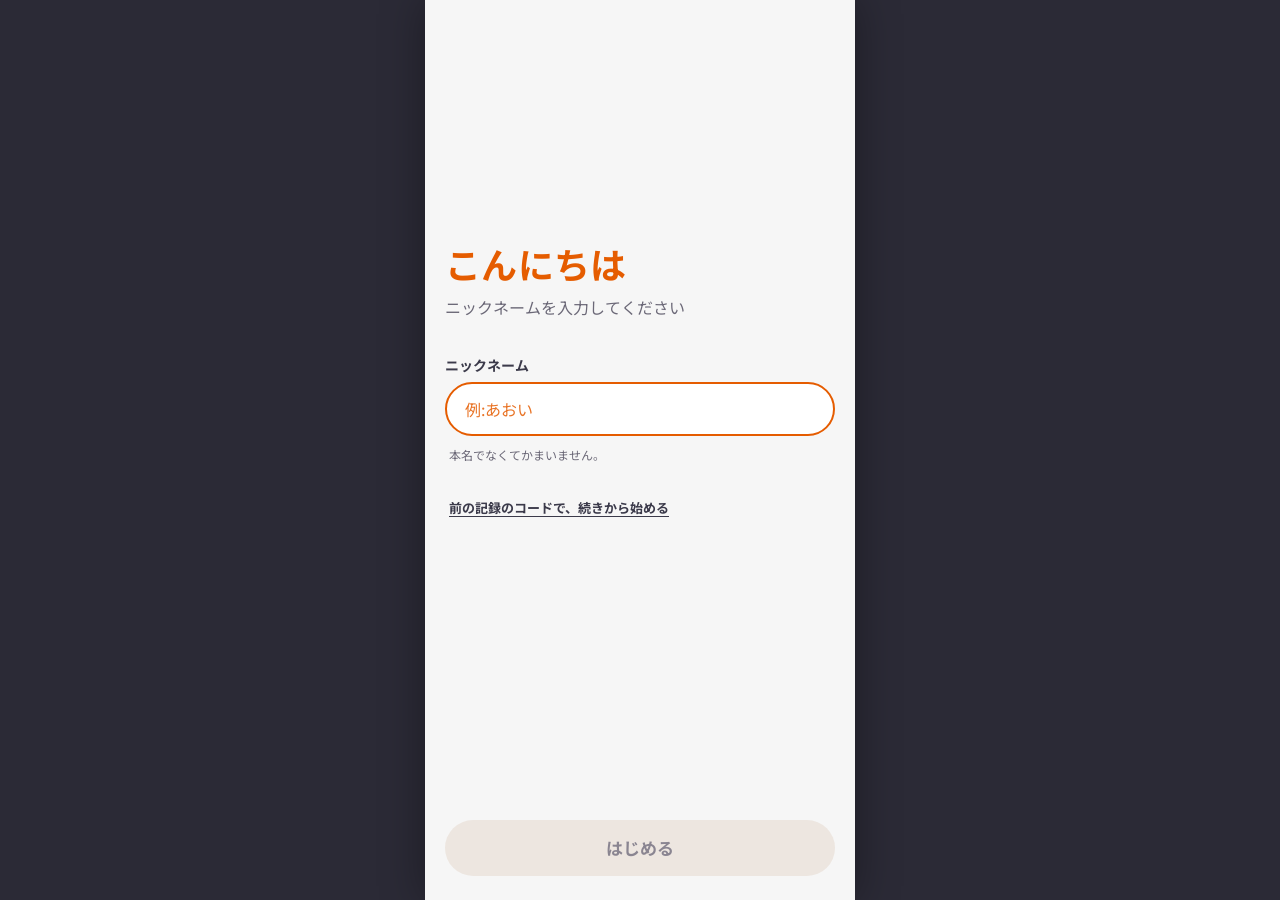
==== commit 6db0ee6b: "手札アプリ v7: Figma画面に合わせて作り直し - タブ(カード一覧/今日やること)、ゴミ箱、明日の分、合っていたカードの光 - 8日間の流れ、開始日、昨日の分、4日目/8日目のバックアップ -" ====
--- a/index.html
+++ b/index.html
@@ -1,6 +1,17 @@
-<!doctype html><html><head><meta charset=utf8><meta name=viewport content="width=device-width,initial-scale=1,viewport-fit=cover"><style>:root{color-scheme:light;box-sizing:border-box;padding-top:env(safe-area-inset-top,0px);padding-bottom:env(safe-area-inset-bottom,0px)}html{scroll-padding-top:env(safe-area-inset-top,0px)}body{margin:0;padding:0;font:14px -apple-system,BlinkMacSystemFont,sans-serif;background:#fff;color:#000}img{max-width:100%}[hidden]:not([hidden=until-found i]){display:none!important}</style></head><body>
+<!doctype html>
+<html lang="ja"><head><meta charset="utf-8">
+<meta name="viewport" content="width=device-width,initial-scale=1,viewport-fit=cover">
 <title>手札</title>
-<meta name="claude:viewport-fit-sides" content="cover">
+<meta name="apple-mobile-web-app-capable" content="yes">
+<meta name="mobile-web-app-capable" content="yes">
+<meta name="apple-mobile-web-app-title" content="手札">
+<meta name="apple-mobile-web-app-status-bar-style" content="default">
+<meta name="theme-color" content="#F6F6F6">
+<meta name="robots" content="noindex,nofollow">
+<link rel="manifest" href="manifest.webmanifest">
+<link rel="apple-touch-icon" href="icon-180.png">
+<link rel="icon" href="icon-192.png">
+<link rel="preconnect" href="https://fonts.googleapis.com"><link rel="preconnect" href="https://fonts.gstatic.com" crossorigin>
 <link rel="stylesheet" href="https://fonts.googleapis.com/css2?family=Noto+Sans+JP:wght@400;500;700&display=swap">
 <style>
 /* Design: 試して・振り返る・形を変える。Figma 画面案(390×844)に合わせたスマホアプリ。単一の明るい配色(意図的にダーク対応なし)。 */
@@ -214,15 +225,145 @@
 .dbg textarea{width:100%;height:120px;font:12px/1.4 ui-monospace,monospace;border:1px solid var(--bd2);border-radius:10px;padding:8px;color:var(--ink)}
 .dbg .num{font-size:20px;font-weight:700;color:var(--ink);min-width:48px;text-align:center}
 @media (prefers-reduced-motion:reduce){.screen.fwd,.screen.bk{animation:none}.rain img{animation:none}.flipper{transition:none}.toast{animation-duration:.01s}}
-</style>
-
+
+/* ===== v7 追加分 ===== */
+html,body{background:var(--outer)}
+.screen{padding-bottom:150px}
+.screen.hastab{padding-bottom:240px}
+.screen.blue{--o1:#1C3F9C;--o2:#4B88E6}
+.screen.blue .btn.sec,.screen.blue .btn.sm{color:var(--ink)}
+.cards{gap:28px 16px}
+.cards.tight{gap:12px;margin-top:22px;padding-top:6px}
+/* tab bar */
+.tabbar{position:fixed;left:50%;transform:translateX(-50%);bottom:0;width:100%;max-width:430px;z-index:30;background:#fff;border-top:1px solid var(--bd4);display:flex;padding:8px 20px calc(8px + env(safe-area-inset-bottom,0px));gap:8px}
+.tab{flex:1;height:58px;border-radius:20px;display:flex;flex-direction:column;align-items:center;justify-content:center;gap:3px;color:var(--ph);font-size:11px;font-weight:700;position:relative;text-align:center}
+.tab.on{color:var(--o1);background:var(--selbg)}
+.tab .bdg{position:absolute;top:2px;left:calc(50% + 6px);min-width:34px;height:18px;border-radius:9px;background:#E55C00;color:#fff;font-size:10px;line-height:18px;text-align:center;padding:0 5px}
+.fab{bottom:calc(86px + env(safe-area-inset-bottom,0px))}
+/* home */
+.legend{display:flex;align-items:center;justify-content:space-between;gap:10px;margin:0 0 18px;font-size:12px;color:var(--muted);line-height:18px;min-height:44px}
+.legend .k{display:flex;align-items:center;gap:6px}
+.binic{position:relative;width:48px;height:48px;margin:-4px -8px -4px 0;display:flex;align-items:center;justify-content:center;flex:none}
+.binic .bdg2{position:absolute;top:5px;right:5px;min-width:18px;height:18px;border-radius:9px;background:#5D5D5D;color:#fff;font-size:11px;line-height:18px;text-align:center;padding:0 5px;font-weight:700}
+.band.tmr{background:linear-gradient(180deg,#1C3F9C,#4B88E6);box-shadow:3px 3px 7px rgba(64,96,200,.35)}
+.band .t{font-size:19px}
+.band.tmr .t{font-size:18px;white-space:nowrap}
+/* glow (合っていたカード) */
+.card{overflow:visible}
+.card.isfit::before{content:"";position:absolute;inset:-4px;border-radius:28px;pointer-events:none;box-shadow:0 0 0 1.5px rgba(255,214,102,.6),0 0 11px 2px rgba(255,200,64,.38);animation:halo 2.8s ease-in-out infinite;animation-delay:var(--d,0s)}
+@keyframes halo{0%,100%{opacity:.45}50%{opacity:.9}}
+.card .shine{position:absolute;inset:0;border-radius:24px;overflow:hidden;pointer-events:none;display:none}
+.card.isfit .shine{display:block}
+.card .shine::after{content:"";position:absolute;top:-20%;bottom:-20%;left:0;width:55%;background:linear-gradient(105deg,rgba(255,236,160,0) 0%,rgba(255,236,160,0) 30%,rgba(255,244,190,.75) 50%,rgba(255,236,160,0) 70%,rgba(255,236,160,0) 100%);transform:translateX(-130%) skewX(-12deg);animation:sweep 4.2s ease-in-out infinite;animation-delay:var(--d,0s)}
+@keyframes sweep{0%{transform:translateX(-130%) skewX(-12deg)}38%,100%{transform:translateX(330%) skewX(-12deg)}}
+.sp{position:absolute;z-index:4;pointer-events:none;opacity:0;transform:scale(0);animation:pop 2.6s ease-out infinite}
+.sp svg{display:block;filter:drop-shadow(0 0 3px rgba(250,200,40,.7))}
+@keyframes pop{0%,58%,100%{opacity:0;transform:scale(0)}6%{opacity:1;transform:scale(1.3)}13%{opacity:1;transform:scale(1)}30%{opacity:1;transform:scale(1)}40%{opacity:0;transform:scale(.4)}}
+.mark{position:absolute;right:14px;top:4px;width:20px;height:20px;z-index:2}
+.mark svg{display:block}
+@media (prefers-reduced-motion:reduce){.card.isfit::before{animation:none;opacity:.85}.card .shine::after{animation:none;transform:translateX(70%) skewX(-12deg)}.sp{animation:none;opacity:1;transform:none}}
+/* today tab */
+.dayrow{margin-top:2px}
+.dayof.dt{font-size:16px;font-weight:700;color:var(--ink2);margin-left:10px}
+.notday{display:flex;align-items:center;justify-content:space-between;gap:10px;margin-top:12px;background:#FFF6D6;border:2px solid #F2C24B;border-radius:18px;padding:8px 8px 8px 14px;font-size:13px;font-weight:700;color:var(--ink)}
+.notday button{height:32px;padding:0 12px;border-radius:16px;background:#fff;border:1.5px solid #F2C24B;font-size:12px;font-weight:700;flex:none}
+.prog{margin-top:14px;border-radius:28px;padding:16px 18px;background:#fff;border:2px solid var(--bd4)}
+.prog .t{display:flex;align-items:baseline;justify-content:space-between;gap:8px}
+.prog .t b{font-size:20px}
+.prog .t b em{font-style:normal;font-size:28px;color:var(--o1);margin-right:2px}
+.prog .t span{font-size:12px;color:var(--muted)}
+.bar{display:flex;gap:6px;margin-top:12px}
+.bar i{flex:1;height:10px;border-radius:5px;background:var(--dis)}
+.bar i.on{background:linear-gradient(90deg,#E55C00,#EA7B0C)}
+.sub2{font-size:13px;color:var(--muted);margin:22px 0 10px;font-weight:700}
+.trow{display:flex;align-items:center;gap:12px;background:#fff;border-radius:22px;border:2px solid var(--bd4);padding:12px 14px;margin-bottom:12px;position:relative;width:100%;text-align:left}
+.trow .ic{width:56px;height:56px;border-radius:16px;display:flex;align-items:center;justify-content:center;flex:none;background:var(--ic,var(--chip))}
+.trow .ic img{max-width:38px;max-height:38px}
+.trow .tx{flex:1;min-width:0}
+.trow .tx .k{font-size:11px;font-weight:700;color:var(--c)}
+.trow .tx .tt{font-size:15px;font-weight:700;line-height:21px}
+.trow .tx .dt2{font-size:11px;color:var(--muted);margin-top:1px}
+.trow.cat-exercise{--c:var(--exercise1);--ic:#FFE6E1}.trow.cat-meal{--c:var(--meal1);--ic:#E1F2E8}.trow.cat-sleep{--c:var(--sleep1);--ic:#DDF0F8}.trow.cat-other{--c:var(--other1);--ic:#F1E3F4}
+.stt{flex:none;min-height:44px;padding:0 12px;border-radius:22px;font-size:12px;font-weight:700;display:flex;align-items:center;gap:5px;white-space:nowrap}
+.stt.todo{background:linear-gradient(180deg,#E55C00,#EA7B0C);color:#fff}
+.stt.done{background:#E3F4EA;color:#2F7A52}
+.stt.done.no{background:var(--ng);color:#5A55B0}
+.stt.plan{background:var(--chip);color:var(--muted);min-height:32px}
+.trow.isdone{background:#FBFBFB}
+.addrow{height:58px;border-radius:22px;border:2.5px dashed var(--bd2);color:#E55C00;font-size:15px;font-weight:700;display:flex;align-items:center;justify-content:center;gap:8px;width:100%;background:transparent}
+.dayans{width:100%;display:flex;align-items:center;gap:14px;background:#fff;border:2px solid var(--selbd);border-radius:22px;padding:10px 16px 10px 12px;text-align:left}
+.dayans img{width:44px;height:44px;flex:none}
+.dayans .t{font-size:16px;font-weight:700}
+.dayans .s{font-size:12px;color:var(--muted)}
+.dayans .chg{flex:none;min-height:44px;padding:0 14px;border-radius:22px;border:1.5px solid var(--selbd);color:#E55C00;font-size:12px;font-weight:700;display:flex;align-items:center}
+.dayans.ask{background:linear-gradient(180deg,#E55C00,#EA7B0C);border:0;color:#fff;justify-content:space-between;padding:16px 18px}
+.dayans.ask .t{font-size:18px}
+.dayans.ask .s{color:#fff}
+.tmrcard{margin-top:22px;border-radius:28px;padding:16px 18px;background:#EEF2FD;display:flex;align-items:center;gap:14px;width:100%;text-align:left}
+.tmrcard .t{font-size:16px;font-weight:700;color:#1B3FA0}
+.tmrcard .s{font-size:12px;line-height:17px;color:#4A5C95;margin-top:2px}
+.tmrcard.done{background:#E4EBFC;align-items:flex-start}
+.tmrcard .mini{display:flex;gap:6px;margin-top:8px;flex-wrap:wrap}
+.tmrcard .mini span{width:34px;height:34px;border-radius:10px;background:#fff;display:flex;align-items:center;justify-content:center}
+.tmrcard .mini img{max-width:24px;max-height:24px}
+.tmrcard .chg2{flex:none;min-height:44px;padding:0 14px;border-radius:22px;border:1.5px solid #3E68D4;color:#1B3FA0;font-size:12px;font-weight:700;display:flex;align-items:center;background:#fff}
+.infobox{margin-top:14px;border-radius:22px;background:#fff;border:2px solid var(--bd4);padding:14px 16px;font-size:13px;line-height:21px;color:var(--ink2)}
+.infobox b{color:var(--ink)}
+.infobox.warn{background:var(--selbg);border-color:var(--selbd)}
+.infobox button{margin-top:8px;font-weight:700;text-decoration:underline;text-underline-offset:3px;font-size:13px;min-height:36px}
+/* trash */
+.thead{display:flex;align-items:center;gap:4px;margin-left:-10px;margin-top:30px}
+.thead .tb{width:44px;height:44px;display:flex;align-items:center;justify-content:center}
+.thead h1{margin:0;font-size:26px;line-height:36px}
+.seg{display:flex;background:var(--dis);border-radius:24px;padding:4px;margin:14px 0 14px}
+.seg button{flex:1;height:44px;border-radius:20px;font-size:13px;font-weight:700;color:var(--muted);display:flex;align-items:center;justify-content:center;gap:6px;text-align:center}
+.seg button.on{background:#fff;color:var(--ink);box-shadow:0 1px 5px rgba(60,50,70,.15)}
+.seg .n{min-width:18px;height:18px;border-radius:9px;background:#5D5D5D;color:#fff;font-size:11px;line-height:18px;text-align:center;padding:0 5px}
+.note2{font-size:12px;line-height:18px;color:var(--muted);margin:0 0 14px}
+.trow.sel{background:var(--selbg);border-color:var(--selbd)}
+.ck{width:30px;height:30px;border-radius:50%;border:2.5px solid var(--bd2);background:#fff;flex:none;display:flex;align-items:center;justify-content:center;color:#fff}
+.sel .ck{background:#E55C00;border-color:#E55C00}
+.stt.back2{background:#fff;border:2px solid #8A6A55;color:#6E5240}
+.actbar{position:fixed;left:50%;transform:translateX(-50%);bottom:0;width:100%;max-width:430px;z-index:30;background:var(--bg);border-top:1px solid var(--bd4);padding:16px var(--gx2) calc(20px + env(safe-area-inset-bottom,0px)) var(--gx)}
+.actbar button{width:100%;height:56px;border-radius:28px;background:#8A6A55;color:#fff;font-size:16px;font-weight:700;display:flex;align-items:center;justify-content:center;gap:8px;text-align:center}
+.actbar button[disabled]{background:var(--dis);color:var(--disx)}
+.empty2{padding:40px 0;text-align:center;color:var(--muted);font-size:13px}
+/* setup extras */
+.sdate{display:flex;align-items:center;justify-content:space-between;gap:10px;margin-top:14px;background:#fff;border:2px solid var(--bd4);border-radius:18px;padding:6px 6px 6px 14px;font-size:13px}
+.sdate b{font-weight:700}
+.sdate label{position:relative;flex:none;min-height:44px;padding:0 14px;border-radius:22px;border:1.5px solid var(--selbd);color:#E55C00;font-size:12px;font-weight:700;display:flex;align-items:center;overflow:hidden}
+.sdate input{position:absolute;inset:0;opacity:0;width:100%;height:100%;font-size:16px}
+.slot.f{cursor:pointer}
+.slot.f.on{outline:3px solid var(--ink);outline-offset:1px}
+.slotinfo{margin-top:8px;font-size:12px;line-height:18px;color:var(--ink2);background:var(--chip);border-radius:12px;padding:8px 12px}
+/* viewer */
+.vbar{position:sticky;top:0;z-index:25;margin:0 calc(-1*var(--gx)) 0 calc(-1*var(--gx2));padding:8px var(--gx2) 8px var(--gx);background:#2B2A36;color:#fff;font-size:12px;line-height:18px;display:flex;align-items:center;justify-content:space-between;gap:8px}
+.vbar button{height:32px;padding:0 12px;border-radius:16px;border:1.5px solid #8A8AA0;color:#fff;font-size:12px;font-weight:700;flex:none}
+.fixbox .btn.sm{margin-top:0}
+.small-actions{display:flex;flex-direction:column;gap:10px;margin-top:16px}
+.codebox.short{height:120px}
+
+.card .ttl,.trow .tt{word-break:auto-phrase;text-wrap:balance}
+.hello{min-height:18px}
+
+.screen{display:flow-root}
+
+.field,.codebox,.dbg textarea{font-size:16px}
+.codebox{font-size:13px}
+.codebox[data-bind]{font-size:16px}
+.field{font-size:16px}
+.h26{white-space:normal}
+
+</style></head><body>
 <div id="app"></div>
 <div id="layer"></div>
-
 <script>
 (function(){
 'use strict';
-var ICONS={"bulb_exercise": {"s": "[data-uri]", "w": 34.8, "h": 35.5}, "bulb_meal": {"s": "[data-uri]", "w": 34.8, "h": 35.5}, "bulb_other": {"s": "[data-uri]", "w": 34.8, "h": 35.5}, "bulb_sleep": {"s": "[data-uri]", "w": 34.8, "h": 35.5}, "category_exercise": {"s": "[data-uri]", "w": 55.0, "h": 42.9}, "category_meal": {"s": "[data-uri]", "w": 55.0, "h": 53.0}, "category_other": {"s": "[data-uri]", "w": 46.0, "h": 41.0}, "category_sleep": {"s": "[data-uri]", "w": 46.7, "h": 52.8}, "daytype_free": {"s": "[data-uri]", "w": 82.0, "h": 82.0}, "daytype_tight": {"s": "[data-uri]", "w": 82.0, "h": 82.0}, "fit_no": {"s": "[data-uri]", "w": 41.9, "h": 41.9}, "fit_yes": {"s": "[data-uri]", "w": 41.9, "h": 41.9}, "hint_cut": {"s": "[data-uri]", "w": 36.4, "h": 45.2}, "hint_minimum": {"s": "[data-uri]", "w": 47.0, "h": 43.0}, "hint_refresh": {"s": "[data-uri]", "w": 44.0, "h": 41.0}, "hint_rule": {"s": "[data-uri]", "w": 54.0, "h": 28.0}, "hint_time": {"s": "[data-uri]", "w": 49.0, "h": 49.0}};
+var VERSION='v7';
+var ICONS={"bulb_exercise":{"s":"[data-uri]","w":34.8,"h":35.5},"bulb_meal":{"s":"[data-uri]","w":34.8,"h":35.5},"bulb_other":{"s":"[data-uri]","w":34.8,"h":35.5},"bulb_sleep":{"s":"[data-uri]","w":34.8,"h":35.5},"category_exercise":{"s":"[data-uri]","w":55.0,"h":42.9},"category_meal":{"s":"[data-uri]","w":55.0,"h":53.0},"category_other":{"s":"[data-uri]","w":46.0,"h":41.0},"category_sleep":{"s":"[data-uri]","w":46.7,"h":52.8},"daytype_free":{"s":"[data-uri]","w":82.0,"h":82.0},"daytype_tight":{"s":"[data-uri]","w":82.0,"h":82.0},"fit_no":{"s":"[data-uri]","w":41.9,"h":41.9},"fit_yes":{"s":"[data-uri]","w":41.9,"h":41.9},"hint_cut":{"s":"[data-uri]","w":36.4,"h":45.2},"hint_minimum":{"s":"[data-uri]","w":47.0,"h":43.0},"hint_refresh":{"s":"[data-uri]","w":44.0,"h":41.0},"hint_rule":{"s":"[data-uri]","w":54.0,"h":28.0},"hint_time":{"s":"[data-uri]","w":49.0,"h":49.0},"trash":{"s":"[data-uri]","w":31.2,"h":30.5},"sparkle":{"s":"[data-uri]","w":16,"h":16},"tab_cards_on":{"s":"[data-uri]","w":24.3,"h":22.6},"tab_cards_off":{"s":"[data-uri]","w":24.3,"h":22.6},"tab_cal_on":{"s":"[data-uri]","w":22,"h":23},"tab_cal_off":{"s":"[data-uri]","w":22,"h":23},"fh_stretch":{"s":"[data-uri]","w":39,"h":32.0},"fh_newmove":{"s":"[data-uri]","w":36,"h":36.0},"fh_curve":{"s":"[data-uri]","w":36.4,"h":37.5},"fh_together":{"s":"[data-uri]","w":31.3,"h":33.4},"fh_otherday":{"s":"[data-uri]","w":32,"h":32}};
+var VIEW=/[#?&]view\b/.test((location.hash||'')+(location.search||''));
+var TOTAL=8;
 var CATS={
   exercise:{label:'運動',color:'#DF5844'},
   meal:{label:'食事',color:'#488D64'},
@@ -237,6 +378,13 @@
  {k:'cut',t:'削るもの',d:'何かを減らしたら、楽になる？',done:'何かを減らして、楽にした'},
  {k:'rule',t:'ルール化',d:'〇〇する時に△△する、と決める',done:'〇〇する時に△△する、と決めてやった'},
  {k:'refresh',t:'気分転換',d:'新しいことに挑戦する',done:'新しいことに挑戦した'}
+];
+var FHINTS=[
+ {k:'stretch',t:'伸ばすもの',d:'量や時間を増やしてみる？'},
+ {k:'newmove',t:'新しい一手',d:'もう一つ新しいことを足すとしたら？'},
+ {k:'curve',t:'変化球',d:'いつもと違う場所や、やり方でやってみる？'},
+ {k:'together',t:'誰かと一緒に',d:'誰かと一緒にやってみる？'},
+ {k:'otherday',t:'違う日に広げる',d:'__OTHERDAY__'}
 ];
 var REASONS=[
  {k:'load',t:'負荷',d:'やることの大変さ'},
@@ -260,14 +408,19 @@
 
 /* ---------- storage ---------- */
 var KEY='kenko.v1.data';
-function blank(){return {user:null,cards:[],logs:[],todays:{},events:[],dayOffset:0};}
-function load(){try{var r=localStorage.getItem(KEY);if(r){var o=JSON.parse(r);var b=blank();for(var k in b){if(o[k]!==undefined)b[k]=o[k];}if(o.today&&o.today.dayNo&&!b.todays[o.today.dayNo])b.todays[o.today.dayNo]=o.today;return b;}}catch(e){}return blank();}
+function blank(){return {user:null,cards:[],logs:[],todays:{},events:[],dayOffset:0,flags:{}};}
+function load(){
+  if(VIEW)return blank();
+  try{var r=localStorage.getItem(KEY);if(r){var o=JSON.parse(r);var b=blank();for(var k in b){if(o[k]!==undefined)b[k]=o[k];}
+    if(o.today&&o.today.dayNo&&!b.todays[o.today.dayNo])b.todays[o.today.dayNo]=o.today;return b;}}catch(e){}
+  return blank();
+}
 var S=load();
 var storageOk=true;
 (function(){try{localStorage.setItem('kenko.v1.t','1');if(localStorage.getItem('kenko.v1.t')!=='1')storageOk=false;localStorage.removeItem('kenko.v1.t');}catch(e){storageOk=false;}})();
-function save(){try{localStorage.setItem(KEY,JSON.stringify(S));}catch(e){storageOk=false;}}
+function save(){if(VIEW)return;try{if(S.user){S.flags=S.flags||{};S.flags.lastDay=realNo();}localStorage.setItem(KEY,JSON.stringify(S));}catch(e){storageOk=false;}}
 function makeCode(){
-  var j=JSON.stringify({v:1,d:S});
+  var j=JSON.stringify({v:2,d:S});
   return 'K2:'+btoa(unescape(encodeURIComponent(j))).replace(/\+/g,'-').replace(/\//g,'_').replace(/=+$/,'');
 }
 function parseCode(t){
@@ -286,32 +439,56 @@
 function uid(){return Date.now().toString(36)+Math.random().toString(36).slice(2,7);}
 function p2(n){return (n<10?'0':'')+n;}
 function dateKey(d){d=d||new Date();var t=new Date(d.getTime()-4*3600e3);return t.getFullYear()+'-'+p2(t.getMonth()+1)+'-'+p2(t.getDate());}
-function dayNo(){
+
+/* ---------- days ---------- */
+var screen='welcome',stack=[],ui={},dir='fwd',draft=blankDraft();
+function startDate(){return (S.user&&S.user.startDate)||dateKey();}
+function realNo(){
+  if(VIEW)return ui.vreal||1;
   if(!S.user)return 1;
-  var a=Date.parse(S.user.startDate+'T00:00:00Z'),b=Date.parse(dateKey()+'T00:00:00Z');
-  return Math.max(1,Math.round((b-a)/864e5)+1+(S.dayOffset||0));
-}
-function today(){
-  var dn=dayNo(),dk=dateKey();
+  var a=Date.parse(startDate()+'T00:00:00Z'),b=Date.parse(dateKey()+'T00:00:00Z');
+  var n=Math.round((b-a)/864e5)+1+(S.dayOffset||0);
+  return Math.min(TOTAL,Math.max(1,n));
+}
+function viewNo(){
+  if(VIEW)return ui.vday||1;
+  return Math.min(TOTAL,Math.max(1,realNo()+(ui.off||0)));
+}
+function dayDate(dn){
+  var t=Date.parse(startDate()+'T00:00:00Z')+(dn-1)*864e5,d=new Date(t);
+  return {key:d.getUTCFullYear()+'-'+p2(d.getUTCMonth()+1)+'-'+p2(d.getUTCDate()),md:(d.getUTCMonth()+1)+'/'+d.getUTCDate(),w:'日月火水木金土'.charAt(d.getUTCDay())};
+}
+function mdw(dn){var x=dayDate(dn);return x.md+'('+x.w+')';}
+function fmtKey(k){var p=k.split('-');var d=new Date(Date.UTC(+p[0],+p[1]-1,+p[2]));return (+p[1])+'/'+(+p[2])+'('+'日月火水木金土'.charAt(d.getUTCDay())+')';}
+function peek(dn){return (S.todays&&S.todays[dn])||{dayNo:dn,dayType:null,selected:[],logged:[],rested:false};}
+function ent(dn){
   S.todays=S.todays||{};
-  if(!S.todays[dn]){S.todays[dn]={date:dk,dayNo:dn,dayType:null,selected:[],logged:[],rested:false};save();}
+  if(!S.todays[dn]){S.todays[dn]={date:dayDate(dn).key,dayNo:dn,dayType:null,selected:[],logged:[],rested:false};save();}
   return S.todays[dn];
 }
 function ev(type,payload,cardId){
-  var e={ts:new Date().toISOString(),dayNo:dayNo(),type:type};
+  var e={ts:new Date().toISOString(),dayNo:realNo(),type:type};
   if(cardId)e.cardId=cardId;
   if(payload!==undefined)e.payload=payload;
-  S.events.push(e);save();
+  S.events.push(e);if(S.events.length>400)S.events.splice(0,S.events.length-400);save();
 }
 function cardById(id){for(var i=0;i<S.cards.length;i++)if(S.cards[i].id===id)return S.cards[i];return null;}
-function lastUsed(id){var m=0;S.logs.forEach(function(l){if(l.cardId===id&&l.savedAt>m)m=l.savedAt;});return m;}
-function sortedCards(){
+function liveCards(){return S.cards.filter(function(c){return !c.trashed;});}
+function trashedCards(){return S.cards.filter(function(c){return c.trashed;}).sort(function(a,b){return (b.trashedAt||0)-(a.trashedAt||0);});}
+function lastLog(id){var m=null;S.logs.forEach(function(l){if(l.cardId===id&&(!m||l.savedAt>m.savedAt))m=l;});return m;}
+function logFor(id,dn){var m=null;S.logs.forEach(function(l){if(l.cardId===id&&l.dayNo===dn&&(!m||l.savedAt>m.savedAt))m=l;});return m;}
+function isFit(id){var l=lastLog(id);return !!(l&&l.fit==='yes');}
+function sortedCards(want){
   var used=[],unused=[];
-  S.cards.forEach(function(c){var u=lastUsed(c.id);(u?used:unused).push({c:c,u:u});});
+  liveCards().forEach(function(c){var l=lastLog(c.id);(l?used:unused).push({c:c,u:l?l.savedAt:0});});
   used.sort(function(a,b){return b.u-a.u;});
   unused.sort(function(a,b){return b.c.createdAt-a.c.createdAt;});
-  return used.concat(unused).map(function(x){return x.c;});
-}
+  var all=used.concat(unused).map(function(x){return x.c;});
+  if(!want)return all;
+  var a1=[],b1=[];all.forEach(function(c){(c.dayType===want?a1:b1).push(c);});
+  return a1.concat(b1);
+}
+function allLogged(e){return e.selected.length>0&&e.selected.every(function(id){return e.logged.indexOf(id)>=0;});}
 
 /* ---------- helpers ---------- */
 function esc(s){return String(s==null?'':s).replace(/[&<>"']/g,function(c){return {'&':'&amp;','<':'&lt;','>':'&gt;','"':'&quot;',"'":'&#39;'}[c];});}
@@ -319,30 +496,38 @@
 var CHEV='<svg width="24" height="24" viewBox="0 0 24 24" fill="none" stroke="#5B5870" stroke-width="2.4" stroke-linecap="round" stroke-linejoin="round"><path d="M15 4 L7 12 L15 20"/></svg>';
 var CHEVR='<svg width="20" height="26" viewBox="0 0 20 26" fill="none" stroke="#fff" stroke-width="3" stroke-linecap="round" stroke-linejoin="round"><path d="M5 3 L16 13 L5 23"/></svg>';
 var TICKW='<svg width="16" height="16" viewBox="0 0 16 16" fill="none" stroke="#fff" stroke-width="2.4" stroke-linecap="round" stroke-linejoin="round"><path d="M2.5 8.5 L6.5 12.5 L13.5 4"/></svg>';
+var CHK='<svg width="16" height="16" viewBox="0 0 16 16" fill="none" stroke="currentColor" stroke-width="2.6" stroke-linecap="round" stroke-linejoin="round"><path d="M3 8.5 L6.5 12 L13 4"/></svg>';
 var PLUS='<svg width="22" height="22" viewBox="0 0 22 22" stroke="#fff" stroke-width="2.4" stroke-linecap="round"><path d="M11 3 V19 M3 11 H19"/></svg>';
+var PLUSO='<svg width="20" height="20" viewBox="0 0 22 22" stroke="#E55C00" stroke-width="2.6" stroke-linecap="round"><path d="M11 3 V19 M3 11 H19"/></svg>';
 var ARROW='<svg width="20" height="16" viewBox="0 0 20 16" fill="none" stroke="currentColor" stroke-width="2.4" stroke-linecap="round" stroke-linejoin="round"><path d="M2 8 H17 M11 2 L17 8 L11 14"/></svg>';
 var BULB='<svg width="22" height="24" viewBox="0 0 22 24" fill="none" stroke="#5B5870" stroke-width="2" stroke-linecap="round" stroke-linejoin="round"><path d="M7 17 C7 14 3 13 3 9 A8 8 0 0 1 19 9 C19 13 15 14 15 17 Z M8.5 20.5 H13.5"/></svg>';
+var MOON='<svg width="40" height="40" viewBox="0 0 40 40" style="flex:none"><path d="M27 7a14 14 0 1 0 8 22A12 12 0 0 1 27 7Z" fill="#FFD65F"/><path d="M12 8l1 3 3 1-3 1-1 3-1-3-3-1 3-1z" fill="#1040B0"/></svg>';
+function spark(w,fill){return '<svg width="'+w+'" height="'+w+'" viewBox="-100 -100 200 200" aria-hidden="true"><path d="M0 -100 C12 -46 46 -12 100 0 C46 12 12 46 0 100 C-12 46 -46 12 -100 0 C-46 -12 -12 -46 0 -100Z" fill="'+(fill||'#FBE34D')+'"/></svg>';}
+var SPK=[[34,'top:-22px','right:-17px',2.6,0],[23,'top:88px','left:-17px',3.0,.9],[19,'bottom:30px','right:-12px',2.4,1.6],[14,'top:-11px','left:20px',2.8,.5],[13,'bottom:-10px','left:36px',3.2,1.3],[12,'top:124px','right:-10px',2.2,2.0]];
+function sparks(i){return SPK.map(function(s){var pos=s[1]+';'+s[2];if(i%2){pos=pos.replace('left','@').replace('right','left').replace('@','right');}
+  return '<span class="sp" style="'+pos+';animation-duration:'+s[3]+'s;animation-delay:'+(s[4]+i*0.37).toFixed(2)+'s">'+spark(s[0])+'</span>';}).join('');}
 function nav(right){return '<div class="nav"><button class="back" data-a="back" aria-label="もどる">'+CHEV+'</button><span class="navr">'+(right||'')+'</span></div>';}
 function btn(label,a,opts){opts=opts||{};return '<button class="btn'+(opts.off?' off':'')+(opts.cls?' '+opts.cls:'')+'" data-a="'+a+'"'+(opts.id?' id="'+opts.id+'"':'')+(opts.v?' data-v="'+esc(opts.v)+'"':'')+'>'+label+'</button>';}
 function cardHTML(c,o){
   o=o||{};
+  var fit=isFit(c.id);
   var sel=o.sel?(' sel r'+(o.idx%2)):'';
-  return '<div class="cardwrap'+(o.sel?' sel':'')+'"><button class="card cat-'+c.category+sel+'" data-a="'+(o.a||'open-card')+'" data-id="'+c.id+'">'+
-    '<div class="hd">'+CATS[c.category].label+'</div>'+
+  return '<div class="cardwrap'+(o.sel?' sel':'')+'" style="--d:'+(((o.n||0)*0.7)%2.4).toFixed(1)+'s"><button class="card cat-'+c.category+sel+(fit?' isfit':'')+'" data-a="'+(o.a||'open-card')+'" data-id="'+c.id+'">'+
+    '<div class="hd">'+CATS[c.category].label+'</div>'+(fit?'<span class="mark">'+spark(20)+'</span>':'')+
     '<div class="bd"><div class="ico">'+img('category_'+c.category)+'</div><div class="ttl">'+esc(c.title)+'</div><div class="tg"><span class="tag">'+DT[c.dayType]+'</span></div></div>'+
-    '</button><span class="chk">'+TICKW.replace('width="16" height="16"','width="17" height="17"')+'</span></div>';
+    '<span class="shine"></span></button>'+(fit?sparks(o.n||0):'')+'<span class="chk">'+TICKW.replace('width="16" height="16"','width="17" height="17"')+'</span></div>';
 }
 function toast(msg){
   var l=document.getElementById('layer');var t=document.createElement('div');t.className='toast';t.textContent=msg;l.appendChild(t);
   setTimeout(function(){if(t.parentNode)t.parentNode.removeChild(t);},2300);
 }
-
-/* ---------- state for UI ---------- */
-var screen='welcome',stack=[],ui={},dir='fwd',draft=blankDraft();
+function reduced(){try{return window.matchMedia('(prefers-reduced-motion: reduce)').matches;}catch(e){return false;}}
 function blankDraft(extra){var d={title:'',cat:null,dayType:null,source:'',note:null,parentId:null,hint:null,reasonText:''};if(extra)for(var k in extra)d[k]=extra[k];return d;}
 function go(name){stack.push(screen);screen=name;dir='fwd';render(true);}
 function back(){var p=stack.pop()||'home';screen=p;dir='bk';render(true);}
 function reset(name){stack=[];screen=name;dir='fwd';render(true);}
+function popTo(name){var i=stack.lastIndexOf(name);if(i<0)return false;stack.length=i+1;back();return true;}
+function wordOf(dn){var rn=realNo();return dn===rn?'今日':dn===rn+1?'明日':dn===rn-1?'昨日':dn+'日目';}
 
 /* ---------- screens ---------- */
 var V={};
@@ -374,24 +559,28 @@
   '</div>';
 }
 function formValid(){return !!(draft.title.trim()&&draft.cat&&draft.dayType);}
+var HINTLINK='<button class="link" style="margin-top:18px;display:flex;gap:8px;align-items:center;justify-content:center" data-a="hint-open">'+BULB+'思いつかない時は、ヒントを見る</button>';
 
 V.setup=function(){
-  var n=S.cards.length,slots='';
-  for(var i=0;i<5;i++){var c=S.cards[i];slots+=c?'<span class="slot f cat-'+c.category+'" style="--c1:'+CATS[c.category].color+'"></span>':'<span class="slot"></span>';}
-  var cnt=n>=5?'5 / 5':n+' / 5';
+  var live=liveCards(),n=live.length,slots='';
+  for(var i=0;i<5;i++){var c=live[i];slots+=c?'<button class="slot f cat-'+c.category+(ui.slot===i?' on':'')+'" data-a="slot" data-v="'+i+'" style="--c1:'+CATS[c.category].color+'" aria-label="作ったカード'+(i+1)+'"></button>':'<span class="slot"></span>';}
+  var info='';
+  if(ui.slot!=null&&live[ui.slot]){var cc=live[ui.slot];info='<div class="slotinfo"><b>'+esc(cc.title)+'</b><br>'+CATS[cc.category].label+' ・ '+DT[cc.dayType]+(cc.source?' ・ '+esc(cc.source):'')+'</div>';}
+  var tk=dateKey(),sd=startDate();
+  var sdText=(sd===tk?'今日 ':'')+fmtKey(sd)+' が 1日目';
   var bar='<div class="foot"><div class="stack">'+(n>=5?btn('はじめる','setup-finish',{cls:'sec'}):'')+btn('このカードを追加','add-card',{id:'primary',off:!formValid()})+'</div></div>';
   return nav('初日のじゅんび')+'<h1 class="h22">試してみたいことを、<br>まずはカードにしましょう</h1>'+
-   '<div style="display:flex;justify-content:space-between;align-items:baseline;margin-top:18px;font-size:13px;font-weight:700"><span>5枚以上つくると、はじめられます</span><span>'+cnt+'</span></div>'+
-   '<div class="slots">'+slots+'</div><p class="sub" style="margin:10px 0 18px;line-height:21px;font-size:12px">余裕がある日用と、ない日用。<br>どちらもつくれると安心です。</p>'+
-   formPanel()+'<button class="link" style="margin-top:18px;display:flex;gap:8px;align-items:center;justify-content:center" data-a="hint-open">'+BULB+'思いつかない時は、ヒントを見る</button>'+bar;
+   '<div class="sdate"><span><b>'+sdText+'</b><br><span style="color:var(--muted);font-size:12px">1日目は、カードをつくる日です</span></span><label>変える<input type="date" data-bind="start" min="'+tk+'" value="'+sd+'" aria-label="1日目の日付"></label></div>'+
+   '<div style="display:flex;justify-content:space-between;align-items:baseline;margin-top:18px;font-size:13px;font-weight:700"><span>5枚以上つくると、はじめられます</span><span>'+Math.min(n,99)+' / 5</span></div>'+
+   '<div class="slots">'+slots+'</div>'+info+'<p class="sub" style="margin:10px 0 18px;line-height:21px;font-size:12px">余裕がある日用と、ない日用。<br>どちらもつくれると安心です。</p>'+
+   formPanel()+HINTLINK+bar;
 };
 V.setup.valid=formValid;
 
 V.create=function(){
   var title=draft.parentId?'形を変えて、<br>新しいカードにしましょう':'試してみたいことを、<br>カードにしてみましょう';
   var note=draft.note?'<p class="sub" style="margin:10px 0 0;font-size:13px;color:var(--ink2)">'+esc(draft.note)+'</p>':'';
-  return nav('')+'<h1 class="h22">'+title+'</h1>'+note+'<div style="height:18px"></div>'+formPanel()+
-   '<button class="link" style="margin-top:18px;display:flex;gap:8px;align-items:center;justify-content:center" data-a="hint-open">'+BULB+'思いつかない時は、ヒントを見る</button>'+
+  return nav('')+'<h1 class="h22">'+title+'</h1>'+note+'<div style="height:18px"></div>'+formPanel()+HINTLINK+
    '<div class="foot">'+btn('このカードを追加','add-card',{id:'primary',off:!formValid()})+'</div>';
 };
 V.create.valid=formValid;
@@ -402,121 +591,244 @@
    '<div class="foot">'+btn('カードをつくりにもどる','back')+'</div>';
 };
 
+function tabbar(active){
+  var rn=realNo(),e=peek(rn),n=e.selected.length,k=e.selected.filter(function(id){return e.logged.indexOf(id)>=0;}).length;
+  var ic=function(key,on){return img(key+(on?'_on':'_off'));};
+  return '<nav class="tabbar" aria-label="タブ"><button class="tab'+(active==='home'?' on':'')+'" data-a="tab" data-v="home">'+ic('tab_cards',active==='home')+'カード一覧</button>'+
+   '<button class="tab'+(active==='today'?' on':'')+'" data-a="tab" data-v="today">'+ic('tab_cal',active==='today')+'今日やること'+(n?'<span class="bdg">'+k+'/'+n+'</span>':'')+'</button></nav>';
+}
+function vbar(){
+  if(!VIEW)return '';
+  return '<div class="vbar"><span>見る専用:'+esc(S.user?S.user.nickname:'')+'さん</span><span style="display:flex;gap:6px"><button data-a="v-csv">CSV</button><button data-a="v-reset">入れ直す</button></span></div>';
+}
+
+function bandHTML(tmr){
+  return '<button class="band'+(tmr?' tmr':'')+'" data-a="'+(tmr?'ask-tmr':'ask-today')+'"><div class="t">'+(tmr?'明日はどんな日になりそうですか？':'今日はどんな日ですか？')+'</div><div class="s">余裕がある日・ない日を選ぶと、<br>合うカードが先に並びます</div><span class="ch">'+CHEVR+'</span></button>';
+}
 V.home=function(){
-  var dn=dayNo(),t=today(),f=ui.filter||'all';
-  var all=sortedCards(),list=all.filter(function(c){return f==='all'||c.category===f;});
+  var rn=realNo(),t=peek(rn),tm=rn<TOTAL?peek(rn+1):null,f=ui.filter||'all';
+  var all=sortedCards(t.dayType),list=all.filter(function(c){return f==='all'||c.category===f;});
   var chips='<button class="chip all'+(f==='all'?' on':'')+'" data-a="filter" data-v="all">すべて</button>'+CAT_KEYS.map(function(k){return '<button class="chip '+k+(f===k?' on':'')+'" data-a="filter" data-v="'+k+'">'+CATS[k].label+'</button>';}).join('');
-  var band;
-  if(dn===1){band='<p class="msg">明日から、今日の余裕に合わせて選べます。</p>';}
-  else{band='<button class="band" data-a="band"><div class="t">今日はどんな日ですか？</div><div class="s">余裕がある日・ない日を選ぶと、<br>合うカードが先に並びます</div><span class="ch">'+CHEVR+'</span></button>'+(t.rested?'<p class="msg" style="padding:8px 4px 0;margin-top:8px">今日はお休みにしました。</p>':'');}
-  var warn=storageOk?'':'<p class="msg" style="background:#FFF0EA;border-radius:16px;padding:12px 14px;color:var(--ink)">この画面では、記録がブラウザに残らない可能性があります。使い終わったら、下の「記録をバックアップする」でコードを控えてください。</p>';
-  var grid=list.length?list.map(function(c){return cardHTML(c);}).join(''):'<div class="empty">このカテゴリのカードはまだありません。</div>';
-  return '<div style="height:30px"></div><div class="hello">Home</div><div class="dayrow"><button class="dbtn" data-a="day-prev" aria-label="前の日"'+(dn<=1?' disabled':'')+'>'+CHEV+'</button><h1 class="h26" style="margin:0;line-height:34px" data-a="dbg-tap">'+dn+'日目</h1><button class="dbtn r" data-a="day-next" aria-label="次の日"'+(dn>=10?' disabled':'')+'>'+CHEV+'</button><span class="dayof">全10日</span></div>'+warn+band+
-   '<div class="shead"><div class="l">手札<span>'+all.length+'枚</span></div><div class="r">最近使った順</div></div>'+
-   '<div class="chips" style="margin-bottom:22px">'+chips+'</div><div class="cards">'+grid+'</div>'+
-   '<button class="link" style="margin-top:30px;font-size:13px;font-weight:400" data-a="backup-open">記録をバックアップする</button>'+
-   '<button class="fab" data-a="new-card">'+PLUS+'カードを追加</button>';
-};
-
+  var band='';
+  var started=dateKey()>=startDate()||VIEW;
+  var doneToday=t.rested||allLogged(t);
+  if(!VIEW){
+    if(rn>=2&&!t.dayType&&!t.rested)band=bandHTML(false);
+    else if(rn<TOTAL&&started&&(rn===1||doneToday)&&!tm.dayType&&!tm.rested)band=bandHTML(true);
+  }
+  var warn=(storageOk||VIEW)?'':'<p class="msg" style="background:#FFF0EA;border-radius:16px;padding:12px 14px;color:var(--ink)">この画面では、記録が端末に残らない可能性があります。「ホーム画面に追加」してから使い、記録のバックアップを忘れずに取ってください。</p>';
+  var tn=trashedCards().length;
+  var grid=list.length?list.map(function(c,i){return cardHTML(c,{n:i});}).join(''):'<div class="empty">'+(all.length?'このカテゴリのカードはまだありません。':'カードがありません。')+'</div>';
+  return vbar()+'<div style="height:30px"></div><div class="hello" data-a="dbg-tap">Home</div>'+warn+(band||'<div style="height:6px"></div>')+
+   '<div class="shead"><div class="l">手札<span>'+all.length+'枚</span></div><div class="r">'+(t.dayType?DT[t.dayType]+'に合う順':'最近使った順')+'</div></div>'+
+   '<div class="chips" style="margin-bottom:14px">'+chips+'</div>'+
+   '<div class="legend"><span class="k">'+img('sparkle',0.9)+'光る＝合っていたカード</span><button class="binic" data-a="trash-open" aria-label="ゴミ箱(中に'+tn+'枚)">'+img('trash')+(tn?'<span class="bdg2">'+tn+'</span>':'')+'</button></div>'+
+   '<div class="cards">'+grid+'</div>'+
+   (VIEW?'':'<button class="fab" data-a="new-card">'+PLUS+'カードを追加</button>')+tabbar('home');
+};
+
+V.today=function(){
+  var rn=realNo(),vd=viewNo(),e=peek(vd),isToday=vd===rn,isPast=vd<rn,isFut=vd>rn;
+  var tomorrow=rn<TOTAL?peek(rn+1):null;
+  var head='<div style="height:30px"></div><div class="hello" data-a="dbg-tap">Today</div>'+
+   '<div class="dayrow"><button class="dbtn" data-a="day-prev" aria-label="前の日"'+(vd<=1?' disabled':'')+'>'+CHEV+'</button><h1 class="h26" style="margin:0;line-height:34px">'+vd+'日目</h1><button class="dbtn r" data-a="day-next" aria-label="次の日"'+(vd>=TOTAL?' disabled':'')+'>'+CHEV+'</button><span class="dayof dt">'+mdw(vd)+'</span></div>';
+  var h='';
+  if(!isToday)h+='<div class="notday"><span>'+(VIEW?'この人が最後に開いたのは、'+rn+'日目です。':'今日ではありません。'+(isPast?'これまでの':'これからの')+'様子です。')+'</span>'+(VIEW?'<button data-a="day-today">'+rn+'日目へ</button>':'<button data-a="day-today">今日にもどる</button>')+'</div>';
+  var canEdit=isToday&&!VIEW;
+  // 昨日の分(睡眠カード)
+  if(isToday&&rn>=2){
+    var y=peek(rn-1);
+    var yl=y.selected.filter(function(id){var c=cardById(id);return c&&c.category==='sleep'&&y.logged.indexOf(id)<0;});
+    if(yl.length){
+      h+='<div class="sub2">昨日の分(睡眠のカードは、朝に記録できます)</div>'+yl.map(function(id){return trowHTML(cardById(id),y,rn-1,false,true);}).join('');
+    }
+  }
+  // 1日目
+  if(vd===1){
+    h+='<div class="infobox"><b>1日目は、カードをつくる日です。</b><br>取り組むのは、2日目からです。'+(isToday&&!VIEW?'<br>カードは、ここから足せます。':'')+'</div>';
+    if(canEdit)h+='<button class="addrow" style="margin-top:14px" data-a="new-card">'+PLUSO+'カードをつくる</button>';
+  }else{
+    var n=e.selected.length,k=e.selected.filter(function(id){return e.logged.indexOf(id)>=0;}).length;
+    // 今日の日(答え)
+    if(e.dayType){
+      h+='<div class="sub2" style="margin-top:20px">'+(isToday?'今日':vd+'日目')+'の日</div>'+
+        '<div class="dayans">'+img('daytype_'+e.dayType)+'<div style="flex:1"><div class="t">'+DT[e.dayType]+'</div><div class="s">選んだ答えです</div></div>'+(canEdit?'<button class="chg" data-a="ask-today">変える</button>':'')+'</div>';
+    }else if(canEdit){
+      h+='<button class="dayans ask" style="margin-top:16px" data-a="ask-today"><span><div class="t">今日はどんな日ですか？</div><div class="s">選ぶと、合うカードが先に並びます</div></span>'+CHEVR+'</button>';
+    }else{
+      h+='<div class="infobox">この日の「どんな日か」は、まだ選ばれていません。</div>';
+    }
+    if(e.rested){
+      h+='<div class="infobox warn" style="margin-top:14px"><b>'+(isToday?'今日':vd+'日目')+'はお休みにしました。</b>'+(canEdit?'<br><button data-a="ask-today">やっぱりカードを選ぶ</button>':'')+'</div>';
+    }else if(n){
+      h+='<div class="prog"><div class="t"><b><em>'+k+'</em>/'+n+' 記録ずみ</b><span>'+(k===n?'この日の分は終わりです':isFut?'予定です':'取り組んだら記録しましょう')+'</span></div><div class="bar">'+e.selected.map(function(id){return '<i class="'+(e.logged.indexOf(id)>=0?'on':'')+'"></i>';}).join('')+'</div></div>'+
+        '<div class="sub2">'+(isToday?'今日やること':vd+'日目に選んだカード')+'</div>'+e.selected.map(function(id){return trowHTML(cardById(id),e,vd,isFut,false);}).join('');
+    }else if(e.dayType&&canEdit){
+      h+='<div class="infobox" style="margin-top:14px">まだカードを選んでいません。</div><button class="btn" style="margin-top:14px" data-a="ask-pick">カードを選ぶ</button>';
+    }
+    if(canEdit&&e.dayType&&!e.rested&&n)h+='<button class="addrow" data-a="ask-pick">'+PLUSO+'今日のカードを足す</button>';
+  }
+  // 明日の分
+  if(isToday&&rn<TOTAL&&!VIEW&&dateKey()>=startDate()){
+    if(tomorrow.dayType||tomorrow.rested){
+      var tsel=tomorrow.selected.map(function(id){var c=cardById(id);return c?'<span>'+img('category_'+c.category)+'</span>':'';}).join('');
+      h+='<button class="tmrcard done" data-a="ask-tmr">'+MOON+'<div style="flex:1"><div class="t">'+(tomorrow.rested?'明日はお休みにします':'明日の分:'+tomorrow.selected.length+'枚 選びました')+'</div><div class="s">'+(tomorrow.dayType?'明日は'+DT[tomorrow.dayType]:'')+'</div>'+(tsel?'<div class="mini">'+tsel+'</div>':'')+'</div><span class="chg2">変える</span></button>';
+    }else{
+      h+='<button class="tmrcard" data-a="ask-tmr">'+MOON+'<div><div class="t">明日の分を選ぶ</div><div class="s">夜のうちに選んでおくと、<br>朝がラクになります</div></div></button>';
+    }
+  }
+  if(VIEW&&vd>=2){/* 閲覧時は、明日の分の状況も見せる */
+    var nx=vd<TOTAL?peek(vd+1):null;
+    if(nx&&(nx.dayType||nx.rested)&&!isFut){
+      h+='<div class="sub2">この日の夜に選んだ「明日の分」</div><div class="infobox">'+(nx.rested?'明日はお休み':'明日は'+DT[nx.dayType]+' / '+nx.selected.length+'枚')+'</div>';
+    }
+  }
+  if(!VIEW&&isToday){
+    if(rn>=4&&!(S.flags&&S.flags.b4)&&rn<TOTAL)h+='<div class="infobox warn"><b>ここまでの記録を、バックアップしましょう。</b><br>万が一の時に備えて、一度だけお願いします。<br><button data-a="backup-open">バックアップをとる</button></div>';
+    if(rn===TOTAL)h+='<div class="infobox warn"><b>最終日です。おつかれさまです。</b><br>最後に、記録のバックアップを送ってください。<br><button data-a="finish-open">おわりの画面へ</button></div>';
+    h+='<button class="link" style="margin-top:26px;font-size:13px;font-weight:400" data-a="backup-open">記録をバックアップする</button>';
+  }
+  return vbar()+head+h+tabbar('today');
+};
+function trowHTML(c,e,dn,isFut,yest){
+  if(!c)return '';
+  var logged=e.logged.indexOf(c.id)>=0,lg=logged?logFor(c.id,dn):null,st;
+  if(logged&&lg){
+    var t='<span class="stt done'+(lg.fit==='no'?' no':'')+'">'+CHK+(lg.fit==='yes'?'合っている':'合っていない')+'</span>';
+    st=VIEW?t:'<button class="stt done'+(lg.fit==='no'?' no':'')+'" data-a="rec-open" data-id="'+c.id+'" data-d="'+dn+'">'+CHK+(lg.fit==='yes'?'合っている':'合っていない')+'</button>';
+  }else if(isFut){st='<span class="stt plan">予定</span>';}
+  else if(VIEW){st='<span class="stt plan">未記録</span>';}
+  else st='<button class="stt todo" data-a="rec-open" data-id="'+c.id+'" data-d="'+dn+'">記録する</button>';
+  var tapId='<button class="tx" data-a="open-card" data-id="'+c.id+'" style="text-align:left"><div class="k">'+CATS[c.category].label+'</div><div class="tt">'+esc(c.title)+'</div></button>';
+  return '<div class="trow cat-'+c.category+(logged?' isdone':'')+'"><div class="ic">'+img('category_'+c.category)+'</div>'+tapId+st+'</div>';
+}
+
+/* day type / pick / adjust */
+function isTmr(){return (ui.tgt||realNo())>realNo();}
 V.daytype=function(){
-  var dn=dayNo();
-  return nav(dn+'日目')+'<h1 class="h28">今日は<br>どんな日ですか？</h1><p class="sub" style="margin-top:8px;line-height:24px">今日の余裕に合わせて、<br>取り組むカードを並べます。</p>'+
+  var tmr=isTmr(),tg=ui.tgt||realNo();
+  return nav(tmr?'明日('+dayDate(tg).md+')':realNo()+'日目')+'<h1 class="'+(tmr?'h26':'h28')+'">'+(tmr?'明日は<br>どんな日になりそうですか？':'今日は<br>どんな日ですか？')+'</h1><p class="sub" style="margin-top:8px;line-height:24px">'+(tmr?'明日':'今日')+'の余裕に合わせて、<br>取り組むカードを並べます。</p>'+
    '<button class="dtcard" data-a="daytype" data-v="tight"><span class="face">'+img('daytype_tight')+'</span><span><div class="t">余裕がない日</div><div class="d">短い時間や、<br>小さな形でできるものから出します</div></span></button>'+
    '<button class="dtcard" data-a="daytype" data-v="free"><span class="face">'+img('daytype_free')+'</span><span><div class="t">余裕がある日</div><div class="d">じっくり試せるものから出します</div></span></button>';
 };
-
-function pickList(){
-  var t=today(),want=t.dayType;
-  var l=sortedCards();
-  var a=[],b=[];l.forEach(function(c){(c.dayType===want?a:b).push(c);});
-  return a.concat(b);
-}
 V.pick=function(){
-  var t=today(),sel=t.selected;
-  var grid=pickList().map(function(c){var i=sel.indexOf(c.id);return cardHTML(c,{a:'pick-toggle',sel:i>=0,idx:i});}).join('');
-  return nav('<span class="pill-day">'+(DT[t.dayType]||'')+'</span>')+'<h1 class="h24">今日のカードを選ぶ</h1><p class="sub">気になるカードをタップ。いくつでもOKです</p>'+
-   '<div class="cards" style="gap:12px;margin-top:22px;padding-top:6px">'+grid+'</div><button class="link" style="margin-top:38px" data-a="no-card">今日は取り組めそうなカードがない</button>'+
-   '<div class="foot bar"><div class="barrow"><div class="cnt"><div class="a">選んだカード</div><div class="b">'+sel.length+'枚</div></div>'+btn('今日はこれにする','pick-confirm',{id:'primary',off:!sel.length})+'</div></div>';
-};
-V.pick.valid=function(){return today().selected.length>0;};
+  var tg=ui.tgt||realNo(),e=peek(tg),tmr=isTmr(),sel=e.selected,w=tmr?'明日':'今日';
+  var grid=sortedCards(e.dayType).map(function(c,i){var j=sel.indexOf(c.id);return cardHTML(c,{a:'pick-toggle',sel:j>=0,idx:j,n:i});}).join('');
+  return nav('<span class="pill-day">'+(DT[e.dayType]||'')+'</span>')+'<h1 class="h24">'+w+'のカードを選ぶ</h1><p class="sub">気になるカードをタップ。いくつでもOKです</p>'+
+   '<div class="cards tight">'+grid+'</div><button class="link" style="margin-top:38px" data-a="no-card">'+w+'は取り組めそうなカードがない</button>'+
+   '<div class="foot bar"><div class="barrow"><div class="cnt"><div class="a">選んだカード</div><div class="b">'+sel.length+'枚</div></div>'+btn(w+'はこれにする','pick-confirm',{id:'primary',off:!sel.length})+'</div></div>';
+};
+V.pick.valid=function(){return peek(ui.tgt||realNo()).selected.length>0;};
 
 V.adjust=function(){
-  var rows=HINTS.map(function(h){var on=ui.adj===h.k;return '<button class="arow opt'+(on?' on':'')+'" data-a="adj-sel" data-v="'+h.k+'"><span class="ic">'+img('hint_'+h.k)+'</span><span><div class="tt">'+h.t+'</div><div class="dd">'+esc(h.d)+'</div></span></button>';}).join('');
-  return nav('')+'<h1 class="h28">今日は、<br>難しそうですか？</h1><p class="sub" style="line-height:23px;margin-top:8px">形を変えると、できることがあるかもしれません。<br>ヒントを選んで、新しいカードを作ってみましょう。</p><div style="height:16px"></div>'+rows+
-   '<div class="stack" style="display:flex;flex-direction:column;gap:10px;margin-top:46px">'+btn('この形で新しいカードをつくる','adj-make',{id:'primary',off:!ui.adj})+btn('今日はお休みにする','adj-rest',{cls:'sec'})+'</div>';
+  var fit=ui.adjMode==='fit',from=ui.adjFrom||{},list=fit?FHINTS:HINTS,oc=from.cardId?cardById(from.cardId):null;
+  var rows=list.map(function(h){
+    var on=ui.adj===h.k,d=h.d==='__OTHERDAY__'?((oc&&oc.dayType==='free')?'余裕がない日':'余裕がある日')+'にも、できる形は？':h.d;
+    return '<button class="arow opt'+(on?' on':'')+'" data-a="adj-sel" data-v="'+h.k+'"><span class="ic">'+img((fit?'fh_':'hint_')+h.k)+'</span><span><div class="tt">'+h.t+'</div><div class="dd">'+esc(d)+'</div></span></button>';}).join('');
+  var sub=fit?'形を変えると、挑戦や発見ができるかもしれません。':'形を変えると、できることがあるかもしれません。';
+  var w=isTmr()?'明日':'今日';
+  var second=from.type==='pick'?btn(w+'はお休みにする','adj-rest',{cls:'sec'}):btn('今回はつくらない','back',{cls:'sec'});
+  return nav('')+'<h1 class="h28" style="margin-top:6px">やり方を変えてみましょう</h1><p class="sub" style="line-height:23px;margin-top:30px">'+sub+'<br>ヒントを選んで、新しいカードを作ってみましょう。</p><div style="height:12px"></div>'+rows+
+   '<div class="stack" style="display:flex;flex-direction:column;gap:10px;margin-top:40px">'+btn('この形で新しいカードをつくる','adj-make',{id:'primary',off:!ui.adj})+second+'</div>';
 };
 V.adjust.valid=function(){return !!ui.adj;};
 
-V.plan=function(){
-  var t=today(),dn=dayNo();
-  var cards=t.selected.map(function(id,i){var c=cardById(id);if(!c)return '';var done=t.logged.indexOf(id)>=0;
-   return '<div class="pcard cat-'+c.category+(done?' done':'')+'"><div class="hd">カード'+(i+1)+' ・ '+CATS[c.category].label+(done?'(記録ずみ)':'')+'</div><div class="bd"><span class="ico">'+img('category_'+c.category)+'</span><span><div class="tt">'+esc(c.title)+'</div><span class="tag">'+DT[c.dayType]+'</span></span></div></div>';}).join('');
-  var allDone=t.selected.length&&t.selected.every(function(id){return t.logged.indexOf(id)>=0;});
-  return nav(dn+'日目')+'<h1 class="h26">今日取り組むこと</h1><p class="sub">取り組んだら、記録しましょう。</p><div style="height:10px"></div>'+cards+
-   '<p class="sub" style="text-align:center;margin-top:30px;font-size:13px;line-height:21px">やり方が予定と違った日も大丈夫です。<br>記録の時に、そのことを書き残せます。</p>'+
-   '<div class="foot">'+btn(allDone?'ホームにもどる':'記録する',allDone?'plan-home':'plan-start')+'</div>';
-};
-
-function recDraft(id){
-  ui.rec=ui.rec||{};var key=dayNo()+':'+id;
+/* record */
+function recDraft(id,rdn){
+  ui.rec=ui.rec||{};var key=rdn+':'+id;
   if(!ui.rec[key]){
-    var c=cardById(id),dn=dayNo(),old=null;
-    S.logs.forEach(function(l){if(l.cardId===id&&l.dayNo===dn&&(!old||l.savedAt>old.savedAt))old=l;});
+    var c=cardById(id),old=logFor(id,rdn);
     ui.rec[key]=old?{fit:old.fit,reasons:(old.reasons||[]).slice(),note:old.note||'',actual:old.actualText||'',changed:(old.changedHow||[]).slice(),logId:old.id,planned:old.plannedTitle||(c?c.title:'')}
       :{fit:null,reasons:[],note:'',actual:'',changed:[],logId:null,planned:c?c.title:''};
   }
   return ui.rec[key];
 }
-function targetCard(c,label){return '<div class="tcard" style="border-color:'+CATS[c.category].color+'"><span class="ico">'+img('category_'+c.category,0.8)+'</span><span><div class="a">'+label+' ・ '+CATS[c.category].label+'</div><div class="b">'+esc(c.title)+'</div></span></div>';}
+function curRec(){var e=peek(ui.rdn),id=e.selected[ui.ridx||0];return {e:e,id:id,c:cardById(id),d:id?recDraft(id,ui.rdn):null};}
+function targetCard(c,label){return '<div class="tcard" style="--c1:'+CATS[c.category].color+'"><span class="ico">'+img('category_'+c.category,0.8)+'</span><span><div class="a">'+label+' ・ '+CATS[c.category].label+'</div><div class="b">'+esc(c.title)+'</div></span></div>';}
 V.record=function(){
-  var t=today(),id=t.selected[ui.idx||0],c=cardById(id);if(!c)return '';
-  var d=recDraft(id),n=t.selected.length,last=(ui.idx||0)>=n-1;
+  var r=curRec(),c=r.c,d=r.d,n=r.e.selected.length;if(!c)return nav('')+'<p class="nolog">カードが見つかりません。</p>';
+  var w=wordOf(ui.rdn),i=ui.ridx||0;
+  var otherLeft=r.e.selected.some(function(id,j){return j!==i&&r.e.logged.indexOf(id)<0;});
   var fitCards=[['yes','合っている','fit_yes'],['no','合っていない','fit_no']].map(function(x){var on=d.fit===x[0];
     return '<button class="fit opt'+(on?' on':'')+'" data-a="fit" data-v="'+x[0]+'"><span class="tick">'+TICKW+'</span><span class="fi">'+img(x[2],0.8)+'</span>'+x[1]+'</button>';}).join('');
-  var fix=d.fit==='no'?'<div class="fixbox"><div class="p">合っていない時は、形を変えてみませんか？</div><button class="btn sm" data-a="rec-hints">手がかりを見る'+ARROW+'</button></div>':'';
-  var reasons=REASONS.map(function(r){var on=d.reasons.indexOf(r.k)>=0;return '<button class="ropt'+(on?' on':'')+'" data-a="reason" data-v="'+r.k+'"><div class="tt">'+r.t+'</div><div class="dd">'+esc(r.d)+'</div></button>';}).join('');
-  return nav((ui.idx||0)+1+' / '+n+'枚目')+'<h1 class="h24">今日の記録</h1>'+targetCard(c,'カード'+((ui.idx||0)+1))+
-   '<div class="qrow"><h2>このやり方は、<br>自分に合っていましたか？</h2><span class="badge req">必須</span></div><div class="fitgrid">'+fitCards+'</div>'+fix+
-   '<div class="h2">なんでそう感じましたか？ <span class="badge">任意</span></div><div class="h2s">近いものを、いくつでも選べます</div><div class="rgrid">'+reasons+'</div>'+
+  var fix=d.fit?'<div class="fixbox"><div class="p">'+(d.fit==='yes'?'新しい形も考えてみませんか？':'合っていない時は、形を変えてみませんか？')+'</div><button class="btn sm" data-a="rec-hints">手がかりを見る'+ARROW+'</button></div>':'';
+  var reasons='';
+  if(d.fit==='no'){
+    reasons='<div class="h2">なんでそう感じましたか？ <span class="badge">任意</span></div><div class="h2s">近いものを、いくつでも選べます</div><div class="rgrid">'+
+     REASONS.map(function(x){var on=d.reasons.indexOf(x.k)>=0;return '<button class="ropt'+(on?' on':'')+'" data-a="reason" data-v="'+x.k+'"><div class="tt">'+x.t+'</div><div class="dd">'+esc(x.d)+'</div></button>';}).join('')+'</div>';
+  }
+  return nav((i+1)+' / '+n+'枚目')+'<h1 class="h24">'+w+'の記録</h1>'+targetCard(c,'カード'+(i+1))+
+   '<div class="qrow"><h2>このやり方は、<br>自分に合っていましたか？</h2><span class="badge req">必須</span></div><div class="fitgrid">'+fitCards+'</div>'+fix+reasons+
    '<div class="h2" style="margin-top:22px">ひとこと <span class="badge">任意</span></div><input class="field" data-bind="rnote" style="border-color:var(--bd2)" maxlength="140" placeholder="気づいたことがあれば、書いてみてください" value="'+esc(d.note)+'" autocomplete="off">'+
-   '<button class="link" style="margin-top:20px;text-align:left;font-size:13px;padding-left:0" data-a="rec-plan-actual">今日だけ、やり方が予定と違いましたか？(任意)</button>'+
-   '<div class="foot bar">'+btn(last?'記録を終える':'次のカードの記録へ'+ARROW,'rec-next',{id:'primary',off:!d.fit})+'</div>';
-};
-V.record.valid=function(){var t=today();var id=t.selected[ui.idx||0];return !!recDraft(id).fit;};
+   '<button class="link" style="margin-top:20px;text-align:left;font-size:13px;padding-left:0" data-a="rec-plan-actual">'+w+'だけ、やり方が予定と違いましたか？(任意)</button>'+
+   '<div class="foot bar">'+btn(otherLeft?'次のカードの記録へ'+ARROW:'記録を終える','rec-next',{id:'primary',off:!d.fit})+'</div>';
+};
+V.record.valid=function(){var r=curRec();return !!(r.d&&r.d.fit);};
 
 V.paction=function(){
-  var t=today(),id=t.selected[ui.idx||0],c=cardById(id),d=recDraft(id),n=t.selected.length;
+  var r=curRec(),c=r.c,d=r.d,n=r.e.selected.length,w=wordOf(ui.rdn),i=ui.ridx||0;if(!c)return '';
   var rows=HINTS.map(function(h){var on=d.changed.indexOf(h.k)>=0;return '<button class="arow plain opt'+(on?' on':'')+'" data-a="pa-hint" data-v="'+h.k+'" style="margin-bottom:12px"><div class="tt">'+h.t+'</div><div class="dd">'+esc(h.done)+'</div></button>';}).join('');
-  return nav((ui.idx||0)+1+' / '+n+'枚目')+'<h1 class="h24" style="margin-top:6px">今日のやり方を<br>書き残す</h1><p class="sub">予定と違った日も、大切な記録です。</p>'+targetCard(c,'カード'+((ui.idx||0)+1))+
+  return nav((i+1)+' / '+n+'枚目')+'<h1 class="h24" style="margin-top:6px">'+w+'のやり方を<br>書き残す</h1><p class="sub">予定と違った日も、大切な記録です。</p>'+targetCard(c,'カード'+(i+1))+
    '<div class="h2" style="margin-top:22px">予定していたこと</div><div style="background:var(--chip);border-radius:24px;padding:13px 20px;font-size:15px;line-height:22px">'+esc(c.title)+'</div>'+
    '<div class="h2" style="margin-top:22px">実際にやったこと</div><input class="field" data-bind="actual" style="border-color:var(--bd)" maxlength="140" placeholder="例:家の中で5分ストレッチした" value="'+esc(d.actual)+'" autocomplete="off">'+
    '<div class="h2" style="margin-top:22px">どう変えましたか？ <span class="badge">任意</span></div><div class="h2s">近いものを、いくつでも選べます</div>'+rows+
-   '<p class="sub" style="font-size:12px;line-height:21px;margin-top:6px">今日だけの変更は、この記録に残ります。<br>これからもこの形でやりたい時は、新しいカードにできます。</p>'+
+   '<p class="sub" style="font-size:12px;line-height:21px;margin-top:6px">'+w+'だけの変更は、この記録に残ります。<br>これからもこの形でやりたい時は、新しいカードにできます。</p>'+
    '<div class="foot bar">'+btn('保存して、記録にもどる','pa-save')+'</div>';
 };
 
+/* card detail */
+function hintLabel(k){var a=HINTS.concat(FHINTS).filter(function(x){return x.k===k;})[0];return a?a.t:'―';}
 V.card=function(){
   var c=cardById(ui.cardId);if(!c)return nav('')+'<p class="nolog">カードが見つかりません。</p>';
   var logs=S.logs.filter(function(l){return l.cardId===c.id;}).sort(function(a,b){return a.savedAt-b.savedAt;});
   var front='<div class="face-side"><div class="hd">'+CATS[c.category].label+'</div><div class="bd"><div class="bigico">'+img('category_'+c.category,1.7)+'</div><div class="bigttl">'+esc(c.title)+'</div><div class="dash"></div><div class="meta"><div class="k">どんな日に向いている？</div><div class="v"><span class="tag">'+DT[c.dayType]+'</span></div>'+(c.source?'<div class="k" style="margin-top:14px">どこで知った？</div><div class="v">'+esc(c.source)+'</div>':'')+'</div></div></div>';
   var rows=logs.map(function(l){
-    var rs=(l.reasons||[]).map(function(k){var r=REASONS.filter(function(x){return x.k===k;})[0];return r?r.t:'';}).filter(Boolean).join('・');
+    var rs=(l.fit==='no'?(l.reasons||[]):[]).map(function(k){var r=REASONS.filter(function(x){return x.k===k;})[0];return r?r.t:'';}).filter(Boolean).join('・');
     var txt=[];if(l.note)txt.push(esc(l.note));if(l.actualText)txt.push('実際:'+esc(l.actualText));
     return '<div class="logrow"><div class="l1"><span>'+l.dayNo+'日目</span><span class="pl" style="background:'+(l.fit==='yes'?'var(--ok)':'var(--ng)')+'">'+(l.fit==='yes'?'合っている':'合っていない')+'</span>'+(rs?'<span>'+rs+'</span>':'')+'</div>'+(txt.length?'<div class="l2">'+txt.join('<br>')+'</div>':'')+'</div>';}).join('');
   var origin='';
-  if(c.parentId){var p=cardById(c.parentId);var h=HINTS.filter(function(x){return (c.changeTypes||[])[0]===x.k;})[0];
-    origin='<div class="origin"><div class="a">元のカード</div><div class="b">「'+esc(p?p.title:'(元のカード)')+'」から変えました</div><div class="c">変えたところ:'+(h?h.t:'―')+(c.changeReason?' / 理由:'+esc(c.changeReason):'')+'</div></div>';}
+  if(c.parentId){var p=cardById(c.parentId);
+    origin='<div class="origin"><div class="a">元のカード</div><div class="b">「'+esc(p?p.title:'(元のカード)')+'」から変えました</div><div class="c">変えたところ:'+hintLabel((c.changeTypes||[])[0])+(c.changeReason?' / 理由:'+esc(c.changeReason):'')+'</div></div>';}
   var back='<div class="face-side rear"><div class="hd">記録</div><div class="bd"><div class="logs"><div class="bt">'+esc(c.title)+'</div>'+(rows||'<div class="nolog">まだ記録がありません。</div>')+origin+'</div></div></div>';
-  return nav('')+'<h1 class="h24">カードの記録</h1><p class="sub">カードをタップすると、裏返って記録が見られます</p>'+
+  return vbar()+nav('')+'<h1 class="h24">カードの記録</h1><p class="sub">カードをタップすると、裏返って記録が見られます</p>'+
    '<div class="flipwrap cat-'+c.category+'"><div class="flipper'+(ui.flip?' on':'')+'" id="flipper" data-a="flip" role="button" tabindex="0">'+front+back+'</div></div>'+
    '<button class="flipbtn" data-a="flip">'+(ui.flip?'おもてを見る':'記録を見る')+'</button>';
 };
 
+/* trash */
+V.trash=function(){
+  var tl=trashedCards(),sub=ui.tsub||'pick',sel=ui.tsel||{};
+  var head=vbar()+'<div class="thead"><button class="tb" data-a="back" aria-label="もどる">'+CHEV+'</button><h1>ゴミ箱</h1></div>'+
+   '<div class="seg"><button class="'+(sub==='pick'?'on':'')+'" data-a="trash-seg" data-v="pick">捨てるカードを選ぶ</button><button class="'+(sub==='in'?'on':'')+'" data-a="trash-seg" data-v="in">ゴミ箱の中<span class="n">'+tl.length+'</span></button></div>';
+  if(sub==='pick'){
+    var live=liveCards(),k=live.filter(function(c){return sel[c.id];}).length;
+    var rows=live.map(function(c){return '<button class="trow cat-'+c.category+(sel[c.id]?' sel':'')+'" data-a="trash-toggle" data-id="'+c.id+'"><div class="ic">'+img('category_'+c.category)+'</div><div class="tx"><div class="k">'+CATS[c.category].label+'</div><div class="tt">'+esc(c.title)+'</div></div><span class="ck">'+(sel[c.id]?CHK:'')+'</span></button>';}).join('');
+    return head+'<p class="note2">捨てたいカードを選んでください。<br>捨てても、記録は残ります。ゴミ箱から、いつでも戻せます。</p>'+(rows||'<div class="empty2">捨てられるカードがありません。</div>')+
+     (VIEW?'':'<div class="actbar"><button data-a="trash-do" '+(k?'':'disabled')+'>'+(k?k+'枚をゴミ箱に入れる':'カードを選んでください')+'</button></div>');
+  }
+  var rows2=tl.map(function(c){var d=new Date(c.trashedAt||0);return '<div class="trow cat-'+c.category+'"><div class="ic">'+img('category_'+c.category)+'</div><div class="tx"><div class="k">'+CATS[c.category].label+'</div><div class="tt">'+esc(c.title)+'</div><div class="dt2">'+(d.getMonth()+1)+'/'+d.getDate()+'に捨てました</div></div>'+(VIEW?'':'<button class="stt back2" data-a="trash-restore" data-id="'+c.id+'">もどす</button>')+'</div>';}).join('');
+  return head+'<p class="note2">捨てたカードの中身です。'+(VIEW?'':'「もどす」を押すと、手札に戻ります。')+'</p>'+(tl.length?rows2:'<div class="empty2">ゴミ箱は、空です。</div>');
+};
+
+/* backup / finish / restore / viewer */
+function bkTexts(){
+  var rn=realNo();
+  if(ui.bmode==='mid')return {h:'ここまでの記録を、<br>バックアップしましょう',s:rn+'日目まで、おつかれさまです。万が一、アプリの記録が消えた時のために、いまの記録を送ってください。'};
+  return {h:'記録のバックアップ',s:'いまの記録を、文字(コード)とファイルにしました。ファイルで送るか、コードをコピーして、送ってください。'};
+}
+function bkBody(){
+  return '<textarea id="codebox" class="codebox short" readonly>'+esc(makeCode())+'</textarea>'+
+   '<div class="small-actions">'+btn('ファイルで送る','file-share',{cls:'sec'})+btn('コードをコピーする','code-copy',{cls:'sec'})+'</div>'+
+   '<p class="note" style="margin-left:0;margin-top:14px;line-height:19px">送り方は、石川さんからの案内にしたがってください。記録が増えたら、その都度とり直してください。</p>';
+}
 V.backup=function(){
-  return nav('')+'<h1 class="h24">記録のバックアップ</h1><p class="sub" style="line-height:22px">ブラウザの記録が消えた時のために、いまの記録を文字にしました。コピーして、メモアプリなどに貼って取っておいてください。消えた時は、最初の画面の「前の記録のコードで、続きから始める」に貼ると、続きから使えます。</p>'+
-  '<textarea id="codebox" class="codebox" readonly>'+esc(makeCode())+'</textarea>'+
-  '<p class="note" style="margin-left:0">記録が増えたら、その都度とり直してください。</p>'+
-  '<div class="foot">'+btn('コピーする','code-copy')+'</div>';
+  var t=bkTexts();
+  return nav('')+'<h1 class="h24">'+t.h+'</h1><p class="sub" style="line-height:22px">'+t.s+'</p><div style="height:14px"></div>'+bkBody()+
+   '<div class="foot">'+btn('とじる','back')+'</div>';
+};
+V.finish=function(){
+  return nav('')+'<h1 class="h24">8日間、<br>おつかれさまでした</h1><p class="sub" style="line-height:22px">取り組んでくれて、ありがとうございます。最後に、バックアップを送ってください。このあと、インタビューにご協力をお願いします(日程は、あらためてご連絡します)。</p><div style="height:14px"></div>'+bkBody()+
+   '<div class="foot">'+btn('ホームにもどる','finish-home')+'</div>';
 };
 V.restore=function(){
   return nav('')+'<h1 class="h24">前の記録で続きから</h1><p class="sub" style="line-height:22px">バックアップしたコードを、下の欄に貼り付けてください。</p>'+
@@ -524,17 +836,33 @@
   '<div class="foot">'+btn('この記録で続きから始める','restore-go',{id:'primary',off:!(ui.rcode||'').trim()})+'</div>';
 };
 V.restore.valid=function(){return !!(ui.rcode||'').trim();};
-
-var SCREEN_NAMES=Object.keys(V);
+V.vstart=function(){
+  return '<div style="height:44px"></div><h1 class="h24">見る専用の画面</h1><p class="sub" style="line-height:22px">参加者のバックアップコードを貼り付けると、その人の画面を見られます。見るだけで、保存も送信もされません(このページを閉じると消えます)。</p>'+
+  '<textarea id="rcode" class="codebox" data-bind="rcode" placeholder="K2:..." autocapitalize="off" autocorrect="off" autocomplete="off" spellcheck="false">'+esc(ui.rcode||'')+'</textarea>'+
+  '<div class="foot">'+btn('この記録を見る','v-load',{id:'primary',off:!(ui.rcode||'').trim()})+'</div>';
+};
+V.vstart.valid=function(){return !!(ui.rcode||'').trim();};
+V.vcsv=function(){
+  return vbar()+nav('')+'<h1 class="h24">記録をCSVで見る</h1><p class="sub">コピーして、表計算ソフトに貼れます。</p><textarea id="codebox" class="codebox" readonly>'+esc(logsCSV())+'</textarea><div class="foot">'+btn('コピーする','code-copy')+'</div>';
+};
+function logsCSV(){
+  var rows=[['日目','日付','カード','カテゴリ','向いている日','合っていたか','理由','ひとこと','予定していたこと','実際にやったこと','変えたところ']];
+  S.logs.slice().sort(function(a,b){return a.dayNo-b.dayNo||a.savedAt-b.savedAt;}).forEach(function(l){
+    var c=cardById(l.cardId)||{};
+    rows.push([l.dayNo,l.date||'',c.title||'',c.category?CATS[c.category].label:'',c.dayType?DT[c.dayType]:'',l.fit==='yes'?'合っている':'合っていない',(l.fit==='no'?(l.reasons||[]):[]).map(function(k){var r=REASONS.filter(function(x){return x.k===k;})[0];return r?r.t:k;}).join('/'),l.note||'',l.plannedTitle||'',l.actualText||'',(l.changedHow||[]).map(function(k){return hintLabel(k);}).join('/')]);
+  });
+  return rows.map(function(r){return r.map(function(c){c=String(c);return /[",\n]/.test(c)?'"'+c.replace(/"/g,'""')+'"':c;}).join(',');}).join('\n');
+}
 
 /* ---------- render ---------- */
-function reduced(){try{return window.matchMedia('(prefers-reduced-motion: reduce)').matches;}catch(e){return false;}}
+var TABSCREENS={home:1,today:1};
 function render(newScreen){
   var app=document.getElementById('app');
   var y=window.scrollY;
   var html=V[screen]?V[screen]():'';
-  app.innerHTML='<div class="screen'+(newScreen?(dir==='fwd'?' fwd':' bk'):'')+'" data-screen="'+screen+'">'+html+'</div>';
-  if(newScreen){window.scrollTo(0,0);ev('screen_view',{screen:screen});}else{window.scrollTo(0,y);}
+  var blue=({daytype:1,pick:1,adjust:1})[screen]&&isTmr();
+  app.innerHTML='<div class="screen'+(newScreen?(dir==='fwd'?' fwd':' bk'):'')+(TABSCREENS[screen]?' hastab':'')+(blue?' blue':'')+'" data-screen="'+screen+'">'+html+'</div>';
+  if(newScreen){window.scrollTo(0,0);}else{window.scrollTo(0,y);}
 }
 function refreshPrimary(){
   var p=document.getElementById('primary');if(!p)return;
@@ -545,28 +873,37 @@
 /* ---------- actions ---------- */
 function addCard(){
   if(!formValid())return;
-  var c={id:uid(),title:draft.title.trim(),category:draft.cat,dayType:draft.dayType,source:draft.source.trim(),createdAt:Date.now(),createdDayNo:dayNo(),parentId:draft.parentId||null,changeTypes:draft.hint?[draft.hint]:[],changeReason:draft.reasonText||''};
+  var c={id:uid(),title:draft.title.trim(),category:draft.cat,dayType:draft.dayType,source:draft.source.trim(),createdAt:Date.now(),createdDayNo:realNo(),parentId:draft.parentId||null,changeTypes:draft.hint?[draft.hint]:[],changeReason:draft.reasonText||'',trashed:false};
   S.cards.push(c);save();
   ev(draft.parentId?'card_create_derived':'card_create',{title:c.title,category:c.category,dayType:c.dayType,parentId:c.parentId,changeTypes:c.changeTypes},c.id);
   return c;
 }
-function finishDay(){
-  toast('今日の記録を保存しました');ev('day_done',{});stack=[];screen='home';dir='bk';render(true);
-}
-function saveRecord(id){
-  var d=recDraft(id),c=cardById(id),t=today();if(!d.fit)return false;
-  var rec={id:d.logId||uid(),cardId:id,date:t.date,dayNo:dayNo(),todayDayType:t.dayType,fit:d.fit,reasons:d.reasons.slice(),note:d.note.trim(),plannedTitle:d.planned,actualText:d.actual.trim(),changedHow:d.changed.slice(),savedAt:Date.now()};
+function saveRecord(id,rdn){
+  var d=recDraft(id,rdn),e=ent(rdn);if(!d.fit)return false;
+  var rec={id:d.logId||uid(),cardId:id,date:dayDate(rdn).key,dayNo:rdn,todayDayType:e.dayType,fit:d.fit,reasons:d.fit==='no'?d.reasons.slice():[],note:d.note.trim(),plannedTitle:d.planned,actualText:d.actual.trim(),changedHow:d.changed.slice(),savedAt:Date.now()};
   var found=false;for(var i=0;i<S.logs.length;i++){if(S.logs[i].id===rec.id){S.logs[i]=rec;found=true;}}
   if(!found)S.logs.push(rec);
   d.logId=rec.id;
-  if(t.logged.indexOf(id)<0)t.logged.push(id);
-  save();ev('log_save',{fit:rec.fit,reasons:rec.reasons,note:rec.note,actual:rec.actualText,changed:rec.changedHow},id);
+  if(e.logged.indexOf(id)<0)e.logged.push(id);
+  save();ev('log_save',{day:rdn,fit:rec.fit,reasons:rec.reasons,note:rec.note,actual:rec.actualText,changed:rec.changedHow},id);
   return true;
 }
 function toggle(arr,v){var i=arr.indexOf(v);if(i>=0)arr.splice(i,1);else arr.push(v);}
+function goTab(name){stack=[];screen=name;dir='fwd';render(true);}
+function afterRecords(rdn){
+  var rn=realNo();
+  stack=[];screen='today';dir='bk';render(true);
+  S.flags=S.flags||{};
+  if(rdn===rn&&rn===TOTAL){toast('今日の記録を保存しました');go('finish');return;}
+  if(rdn===rn&&rn===4&&!S.flags.b4){S.flags.b4=1;save();ui.bmode='mid';go('backup');return;}
+  toast('記録を保存しました');
+}
+function markBackup(){S.flags=S.flags||{};S.flags.lastBackup=Date.now();S.flags.lastBackupDay=realNo();if(realNo()>=4)S.flags.b4=1;save();ev('backup',{});}
+function startAsk(tg){ui.tgt=tg;ui.slot=null;go('daytype');}
 
 var A={
   'back':function(){back();},
+  'tab':function(el){ui.off=0;goTab(el.dataset.v);},
   'welcome-start':function(){
     var nick=(ui.nick||'').trim();if(!nick)return;
     S.user={nickname:nick,startDate:dateKey()};save();ev('start',{nickname:nick});
@@ -574,82 +911,128 @@
   },
   'cat':function(el){draft.cat=el.dataset.v;render();},
   'dt':function(el){draft.dayType=el.dataset.v;render();},
+  'slot':function(el){var i=+el.dataset.v;ui.slot=ui.slot===i?null:i;render();},
   'add-card':function(){
     if(!formValid())return;
-    var c=addCard();var wasDerived=!!draft.parentId;var from=ui.adjFrom;
-    draft=blankDraft();
-    if(screen==='setup'){toast('カードを追加しました');render();return;}
-    toast('カードを追加しました');
-    if(wasDerived&&from){
-      if(from.type==='pick'){var t=today();stack=['home','daytype'];screen='pick';dir='bk';render(true);return;}
-      if(from.type==='record'){stack=['home','daytype','pick','plan'];ui.idx=from.idx;screen='record';dir='bk';render(true);return;}
+    var c=addCard(),from=ui.createFrom;
+    draft=blankDraft();toast('カードを追加しました');
+    if(screen==='setup'){ui.slot=null;render();return;}
+    ui.createFrom=null;
+    if(from&&from.type==='pick'){
+      var e=ent(from.tgt);if(e.selected.indexOf(c.id)<0)e.selected.push(c.id);save();
+      ui.tgt=from.tgt;if(popTo('pick'))return;
     }
-    stack=[];screen='home';dir='bk';render(true);
-  },
-  'setup-finish':function(){stack=[];screen='home';dir='fwd';ev('setup_done',{count:S.cards.length});render(true);},
+    if(from&&from.type==='record'){ui.rdn=from.rdn;ui.ridx=from.idx;if(popTo('record'))return;}
+    goTab(ui.homeTab||'home');
+  },
+  'setup-finish':function(){S.flags=S.flags||{};S.flags.setupDone=1;save();ev('setup_done',{count:liveCards().length});goTab('home');},
   'hint-open':function(){ev('hint_view',{});go('hint');},
   'filter':function(el){ui.filter=el.dataset.v;render();},
-  'open-card':function(el){ui.cardId=el.dataset.id;ui.flip=false;ev('card_open',{},el.dataset.id);go('card');},
-  'new-card':function(){draft=blankDraft();go('create');},
-  'band':function(){
-    var t=today();
-    if(t.selected.length){go('plan');return;}
-    go('daytype');
-  },
-  'daytype':function(el){var t=today();t.dayType=el.dataset.v;t.selected=[];t.logged=[];t.rested=false;save();ev('daytype_select',{dayType:t.dayType});go('pick');},
-  'pick-toggle':function(el){var t=today();toggle(t.selected,el.dataset.id);save();render();},
-  'pick-confirm':function(){var t=today();if(!t.selected.length)return;ev('cards_select',{ids:t.selected.slice()});ui.rec={};ui.idx=0;go('plan');},
-  'no-card':function(){ui.adj=null;ui.adjFrom={type:'pick'};ev('adjust_open',{from:'pick'});go('adjust');},
+  'open-card':function(el){ui.cardId=el.dataset.id;ui.flip=false;go('card');},
+  'new-card':function(){draft=blankDraft();ui.createFrom=null;ui.homeTab=screen==='today'?'today':'home';go('create');},
+  'ask-today':function(){startAsk(realNo());},
+  'ask-tmr':function(){if(realNo()>=TOTAL)return;startAsk(realNo()+1);},
+  'ask-pick':function(){ui.tgt=realNo();go('pick');},
+  'daytype':function(el){var e=ent(ui.tgt);e.dayType=el.dataset.v;e.rested=false;save();ev('daytype_select',{day:ui.tgt,dayType:e.dayType});go('pick');},
+  'pick-toggle':function(el){
+    var e=ent(ui.tgt),id=el.dataset.id;
+    if(e.logged.indexOf(id)>=0&&e.selected.indexOf(id)>=0){toast('記録ずみのカードは、外せません');return;}
+    toggle(e.selected,id);save();render();
+  },
+  'pick-confirm':function(){
+    var e=ent(ui.tgt);if(!e.selected.length)return;
+    e.rested=false;save();ev('cards_select',{day:ui.tgt,ids:e.selected.slice()});
+    var tmr=isTmr();ui.off=0;goTab('today');toast(tmr?'明日の分を選びました':'今日のカードを選びました');
+  },
+  'no-card':function(){ui.adj=null;ui.adjMode='nofit';ui.adjFrom={type:'pick',tgt:ui.tgt};ev('adjust_open',{from:'pick'});go('adjust');},
   'adj-sel':function(el){ui.adj=el.dataset.v;render();},
   'adj-make':function(){
     if(!ui.adj)return;
-    var h=HINTS.filter(function(x){return x.k===ui.adj;})[0];
+    var fit=ui.adjMode==='fit',h=(fit?FHINTS:HINTS).filter(function(x){return x.k===ui.adj;})[0];
     var from=ui.adjFrom||{},orig=from.cardId?cardById(from.cardId):null;
-    var rt='';if(from.cardId){var dd=recDraft(from.cardId);rt=dd.reasons.map(function(k){return REASONS.filter(function(r){return r.k===k;})[0].t;}).join('・');}
+    var rt='';if(from.cardId){var dd=recDraft(from.cardId,from.rdn);if(dd.fit==='no')rt=dd.reasons.map(function(k){return REASONS.filter(function(r){return r.k===k;})[0].d;}).join('、');}
     draft=blankDraft({title:orig?orig.title:'',cat:orig?orig.category:null,dayType:orig?orig.dayType:null,parentId:orig?orig.id:null,hint:ui.adj,reasonText:rt,note:'「'+h.t+'」で形を変えます。'});
-    go('create');
-  },
-  'adj-rest':function(){var t=today();t.rested=true;save();ev('rest',{});toast('今日はお休みにしました');stack=[];screen='home';dir='bk';render(true);},
-  'plan-start':function(){var t=today();var i=0;for(;i<t.selected.length;i++){if(t.logged.indexOf(t.selected[i])<0)break;}ui.idx=Math.min(i,t.selected.length-1);ev('plan_confirm',{});go('record');},
-  'plan-home':function(){stack=[];screen='home';dir='bk';render(true);},
-  'fit':function(el){var t=today(),d=recDraft(t.selected[ui.idx||0]);d.fit=el.dataset.v;render();},
-  'reason':function(el){var t=today(),d=recDraft(t.selected[ui.idx||0]);toggle(d.reasons,el.dataset.v);render();},
-  'rec-hints':function(){var t=today(),id=t.selected[ui.idx||0];ui.adj=null;ui.adjFrom={type:'record',cardId:id,idx:ui.idx||0};ev('adjust_open',{from:'record'},id);go('adjust');},
+    ui.createFrom=from;go('create');
+  },
+  'adj-rest':function(){var tg=(ui.adjFrom||{}).tgt||realNo();var e=ent(tg);e.rested=true;e.selected=e.selected.filter(function(id){return e.logged.indexOf(id)>=0;});save();ev('rest',{day:tg});var tm=tg>realNo();ui.off=0;goTab('today');toast(tm?'明日はお休みにしました':'今日はお休みにしました');},
+  'rec-open':function(el){
+    var dn=+el.dataset.d,e=peek(dn);ui.rdn=dn;ui.ridx=Math.max(0,e.selected.indexOf(el.dataset.id));go('record');
+  },
+  'fit':function(el){var r=curRec();r.d.fit=el.dataset.v;render();},
+  'reason':function(el){var r=curRec();toggle(r.d.reasons,el.dataset.v);render();},
+  'rec-hints':function(){var r=curRec();ui.adj=null;ui.adjMode=r.d.fit==='yes'?'fit':'nofit';ui.adjFrom={type:'record',cardId:r.id,idx:ui.ridx||0,rdn:ui.rdn};ev('adjust_open',{from:'record',mode:ui.adjMode},r.id);go('adjust');},
   'rec-plan-actual':function(){go('paction');},
   'rec-next':function(){
-    var t=today(),id=t.selected[ui.idx||0];if(!saveRecord(id))return;
-    if((ui.idx||0)>=t.selected.length-1){finishDay();return;}
-    ui.idx=(ui.idx||0)+1;ev('next_card',{});dir='fwd';render(true);
-  },
-  'pa-hint':function(el){var t=today(),d=recDraft(t.selected[ui.idx||0]);toggle(d.changed,el.dataset.v);render();},
-  'pa-save':function(){var t=today(),id=t.selected[ui.idx||0],d=recDraft(id);ev('plan_actual_save',{actual:d.actual,changed:d.changed},id);back();},
-  'flip':function(){ui.flip=!ui.flip;ev('card_flip',{flip:ui.flip},ui.cardId);var f=document.getElementById('flipper');if(f)f.classList.toggle('on',ui.flip);var b=document.querySelector('.flipbtn');if(b)b.textContent=ui.flip?'おもてを見る':'記録を見る';},
-  'day-prev':function(){if(dayNo()<=1)return;S.dayOffset=(S.dayOffset||0)-1;save();ev('day_switch',{to:dayNo()});render();},
-  'day-next':function(){if(dayNo()>=10)return;S.dayOffset=(S.dayOffset||0)+1;save();ev('day_switch',{to:dayNo()});render();},
-  'backup-open':function(){go('backup');},
+    var r=curRec();if(!r.d||!saveRecord(r.id,ui.rdn))return;
+    var e=ent(ui.rdn),n=e.selected.length,i=ui.ridx||0,nx=-1;
+    for(var s=1;s<=n;s++){var j=(i+s)%n;if(e.logged.indexOf(e.selected[j])<0){nx=j;break;}}
+    if(nx<0){afterRecords(ui.rdn);return;}
+    ui.ridx=nx;dir='fwd';render(true);
+  },
+  'pa-hint':function(el){var r=curRec();toggle(r.d.changed,el.dataset.v);render();},
+  'pa-save':function(){var r=curRec();ev('plan_actual_save',{actual:r.d.actual,changed:r.d.changed},r.id);back();},
+  'flip':function(){ui.flip=!ui.flip;var f=document.getElementById('flipper');if(f)f.classList.toggle('on',ui.flip);var b=document.querySelector('.flipbtn');if(b)b.textContent=ui.flip?'おもてを見る':'記録を見る';},
+  'day-prev':function(){if(viewNo()<=1)return;if(VIEW)ui.vday=viewNo()-1;else ui.off=(ui.off||0)-1;render();},
+  'day-next':function(){if(viewNo()>=TOTAL)return;if(VIEW)ui.vday=viewNo()+1;else ui.off=(ui.off||0)+1;render();},
+  'day-today':function(){ui.off=0;if(VIEW)ui.vday=ui.vreal;render();},
+  'trash-open':function(){ui.tsub=VIEW?'in':'pick';ui.tsel={};go('trash');},
+  'trash-seg':function(el){ui.tsub=el.dataset.v;render();},
+  'trash-toggle':function(el){ui.tsel=ui.tsel||{};var id=el.dataset.id;if(ui.tsel[id])delete ui.tsel[id];else ui.tsel[id]=1;render();},
+  'trash-do':function(){
+    var ids=Object.keys(ui.tsel||{});if(!ids.length)return;
+    ids.forEach(function(id){var c=cardById(id);if(!c)return;c.trashed=true;c.trashedAt=Date.now();
+      Object.keys(S.todays).forEach(function(k){var e=S.todays[k];if(e.logged.indexOf(id)<0)e.selected=e.selected.filter(function(x){return x!==id;});});});
+    save();ev('trash',{ids:ids});ui.tsel={};ui.tsub='in';render();toast(ids.length+'枚をゴミ箱に入れました');
+  },
+  'trash-restore':function(el){var c=cardById(el.dataset.id);if(!c)return;c.trashed=false;delete c.trashedAt;save();ev('trash_restore',{},c.id);render();toast('手札に戻しました');},
+  'backup-open':function(){ui.bmode='';go('backup');},
+  'finish-open':function(){go('finish');},
+  'finish-home':function(){goTab('home');},
   'restore-open':function(){ui.rcode='';go('restore');},
   'code-copy':function(){
     var box=document.getElementById('codebox');if(!box)return;box.focus();box.select();try{box.setSelectionRange(0,box.value.length);}catch(e){}
     var ok=false;try{ok=document.execCommand('copy');}catch(e){}
+    if(!VIEW&&screen!=='vcsv')markBackup();
     if(ok){toast('コピーしました');return;}
     try{navigator.clipboard.writeText(box.value).then(function(){toast('コピーしました');},function(){toast('選択しました。長押しでコピーしてください');});}catch(e){toast('選択しました。長押しでコピーしてください');}
+  },
+  'file-share':function(){
+    var code=makeCode(),nick=(S.user&&S.user.nickname)||'user';
+    var name='kenko_backup_'+nick.replace(/[^\w぀-ヿ一-鿿-]/g,'')+'_'+dateKey()+'.txt';
+    markBackup();
+    try{
+      var f=new File([code],name,{type:'text/plain'});
+      if(navigator.canShare&&navigator.canShare({files:[f]})){navigator.share({files:[f],title:'手札のバックアップ'}).catch(function(){});return;}
+    }catch(e){}
+    try{var b=new Blob([code],{type:'text/plain'}),u=URL.createObjectURL(b),a=document.createElement('a');a.href=u;a.download=name;document.body.appendChild(a);a.click();setTimeout(function(){a.remove();URL.revokeObjectURL(u);},500);toast('ファイルを保存しました');}
+    catch(e){toast('「コードをコピーする」を使ってください');}
   },
   'restore-go':function(){
     var b;try{b=parseCode(ui.rcode);}catch(e){toast(e&&e.message==='prefix'?'コードの先頭「K2:」から貼り付けてください':'コードが途中で切れているようです。もう一度コピーしてください');return;}
     S=b;save();ev('restore',{cards:S.cards.length,logs:S.logs.length});
     stack=[];screen=S.user?'home':'welcome';dir='fwd';render(true);toast('記録を復元しました');
   },
+  'v-load':function(){
+    var b;try{b=parseCode(ui.rcode);}catch(e){toast(e&&e.message==='prefix'?'コードの先頭「K2:」から貼り付けてください':'コードが途中で切れているようです');return;}
+    S=b;var m=1;Object.keys(S.todays||{}).forEach(function(k){var e=S.todays[k];if(e.selected&&e.selected.length||e.dayType)m=Math.max(m,+k);});S.logs.forEach(function(l){m=Math.max(m,l.dayNo||1);});
+    if(S.flags&&S.flags.lastDay)m=Math.max(1,S.flags.lastDay);
+    ui.vreal=Math.min(TOTAL,m);ui.vday=ui.vreal;stack=[];screen='home';dir='fwd';render(true);
+  },
+  'v-reset':function(){S=blank();ui={};stack=[];screen='vstart';dir='fwd';render(true);},
+  'v-csv':function(){go('vcsv');},
   'dbg-tap':function(){
+    if(VIEW)return;
     var now=Date.now();ui.taps=(ui.taps||[]).filter(function(x){return now-x<3000;});ui.taps.push(now);
     if(ui.taps.length>=5){ui.taps=[];openDebug();}
   }
 };
+var VOK={'day-today':1,back:1,tab:1,filter:1,'open-card':1,flip:1,'day-prev':1,'day-next':1,'trash-open':1,'trash-seg':1,'v-load':1,'v-reset':1,'v-csv':1,'code-copy':1};
 
 /* ---------- events ---------- */
 document.addEventListener('click',function(e){
   var el=e.target.closest('[data-a]');if(!el)return;
   var a=el.getAttribute('data-a');
-  if(a==='dbg-act'){return;}
+  if(VIEW&&!VOK[a])return;
   if(A[a]){e.preventDefault();A[a](el);}
 });
 document.addEventListener('input',function(e){
@@ -657,8 +1040,11 @@
   if(b==='nick')ui.nick=el.value;
   else if(b==='rcode')ui.rcode=el.value;
   else if(b==='title'||b==='source')draft[b]=el.value;
-  else if(b==='rnote'){var t=today();recDraft(t.selected[ui.idx||0]).note=el.value;}
-  else if(b==='actual'){var t2=today();recDraft(t2.selected[ui.idx||0]).actual=el.value;}
+  else if(b==='rnote'){curRec().d.note=el.value;}
+  else if(b==='actual'){curRec().d.actual=el.value;}
+  else if(b==='start'){
+    var v=el.value;if(/^\d{4}-\d{2}-\d{2}$/.test(v)&&v>=dateKey()){S.user=S.user||{nickname:'',startDate:v};S.user.startDate=v;save();render();}
+  }
   refreshPrimary();
 });
 document.addEventListener('keydown',function(e){
@@ -666,35 +1052,29 @@
   if((e.key==='Enter'||e.key===' ')&&e.target.id==='flipper'){e.preventDefault();A.flip();}
 });
 
-/* ---------- debug panel ---------- */
-function csv(){
-  var rows=[['ts','dayNo','type','cardId','payload']];
-  S.events.forEach(function(x){rows.push([x.ts,x.dayNo,x.type,x.cardId||'',x.payload===undefined?'':JSON.stringify(x.payload)]);});
-  return rows.map(function(r){return r.map(function(c){c=String(c);return /[",\n]/.test(c)?'"'+c.replace(/"/g,'""')+'"':c;}).join(',');}).join('\n');
-}
+/* ---------- debug panel(研究者用:タイトルを5回タップ) ---------- */
 function openDebug(){
   var l=document.getElementById('layer');
   var box=document.createElement('div');box.className='dbg';box.id='dbg';
   function paint(){
-    box.innerHTML='<div class="box"><h3>裏のパネル(研究者用)</h3><div>ニックネーム:'+esc(S.user?S.user.nickname:'―')+' / 手札 '+S.cards.length+'枚 / 記録 '+S.logs.length+'件 / 操作 '+S.events.length+'件</div>'+
-     '<div class="row"><span>日数</span><button class="b" data-d="dec">−</button><span class="num">'+dayNo()+'</span><button class="b" data-d="inc">+</button></div>'+
-     '<div class="row"><button class="b" data-d="demo">見本の5枚を入れる</button><button class="b" data-d="csv">操作をCSVで表示</button><button class="b" data-d="json">全データをJSONで表示</button></div>'+
-     '<textarea id="dbg-out" readonly placeholder="ここにCSV/JSONが出ます"></textarea>'+
+    box.innerHTML='<div class="box"><h3>裏のパネル(研究者用) '+VERSION+'</h3><div>ニックネーム:'+esc(S.user?S.user.nickname:'―')+' / 手札 '+S.cards.length+'枚 / 記録 '+S.logs.length+'件 / 開始日 '+esc(startDate())+'</div>'+
+     '<div class="row"><span>日数のずれ</span><button class="b" data-d="dec">−</button><span class="num">'+(S.dayOffset||0)+'</span><button class="b" data-d="inc">+</button><span>→ '+realNo()+'日目</span></div>'+
+     '<div class="row"><button class="b" data-d="demo">見本の5枚を入れる</button><button class="b" data-d="json">全データをJSONで表示</button><button class="b" data-d="csv">記録をCSVで表示</button></div>'+
+     '<textarea id="dbg-out" readonly placeholder="ここに出ます"></textarea>'+
      '<div class="row"><button class="b" data-d="copy">コピー</button><button class="b dg" data-d="wipe">データを全部消す</button><button class="b" data-d="close">閉じる</button></div><div id="dbg-msg"></div></div>';
   }
   paint();l.appendChild(box);
   box.addEventListener('click',function(e){
     var el=e.target.closest('[data-d]');
-    if(e.target===box){box.remove();return;}
+    if(e.target===box){box.remove();render();return;}
     if(!el)return;var d=el.getAttribute('data-d');
     if(d==='close'){box.remove();render();return;}
-    if(d==='inc'||d==='dec'){S.dayOffset=(S.dayOffset||0)+(d==='inc'?1:-1);if(dayNo()<1)S.dayOffset++;save();paint();return;}
-    if(d==='demo'){DEMO.forEach(function(x,i){S.cards.push({id:uid(),title:x.title,category:x.category,dayType:x.dayType,source:x.source,createdAt:Date.now()+i,createdDayNo:dayNo(),parentId:null,changeTypes:[],changeReason:''});});save();ev('demo_cards',{});paint();return;}
-    if(d==='csv'||d==='json'){var o=box.querySelector('#dbg-out');o.value=d==='csv'?csv():JSON.stringify(S,null,1);o.focus();o.select();return;}
+    if(d==='inc'||d==='dec'){S.dayOffset=(S.dayOffset||0)+(d==='inc'?1:-1);save();paint();return;}
+    if(d==='demo'){DEMO.forEach(function(x,i){S.cards.push({id:uid(),title:x.title,category:x.category,dayType:x.dayType,source:x.source,createdAt:Date.now()+i,createdDayNo:realNo(),parentId:null,changeTypes:[],changeReason:'',trashed:false});});save();paint();return;}
+    if(d==='csv'||d==='json'){var o=box.querySelector('#dbg-out');o.value=d==='csv'?logsCSV():JSON.stringify(S,null,1);o.focus();o.select();return;}
     if(d==='copy'){var o2=box.querySelector('#dbg-out');o2.select();var m=box.querySelector('#dbg-msg');
       try{navigator.clipboard.writeText(o2.value).then(function(){m.textContent='コピーしました。';},function(){m.textContent='選択しました。長押しでコピーしてください。';});}catch(er){m.textContent='選択しました。長押しでコピーしてください。';}return;}
     if(d==='wipe'){
-      var m2=box.querySelector('#dbg-msg');
       if(!el.dataset.sure){el.dataset.sure='1';el.textContent='もう一度押すと全部消えます';return;}
       S=blank();try{localStorage.removeItem(KEY);}catch(er){}box.remove();ui={};draft=blankDraft();reset('welcome');return;
     }
@@ -703,12 +1083,14 @@
 
 /* ---------- start ---------- */
 (function init(){
-  if(!S.user)screen='welcome';
-  else if(S.cards.length<5&&dayNo()===1)screen='setup';
+  if(VIEW)screen='vstart';
+  else if(!S.user)screen='welcome';
+  else if(liveCards().length<5&&realNo()===1&&!(S.flags&&S.flags.setupDone))screen='setup';
   else screen='home';
   dir='fwd';render(true);
 })();
+window.__kenko={S:function(){return S;},go:go,reset:reset,ui:function(){return ui;}};
 })();
+
 </script>
-
-</body></html>+</body></html>
